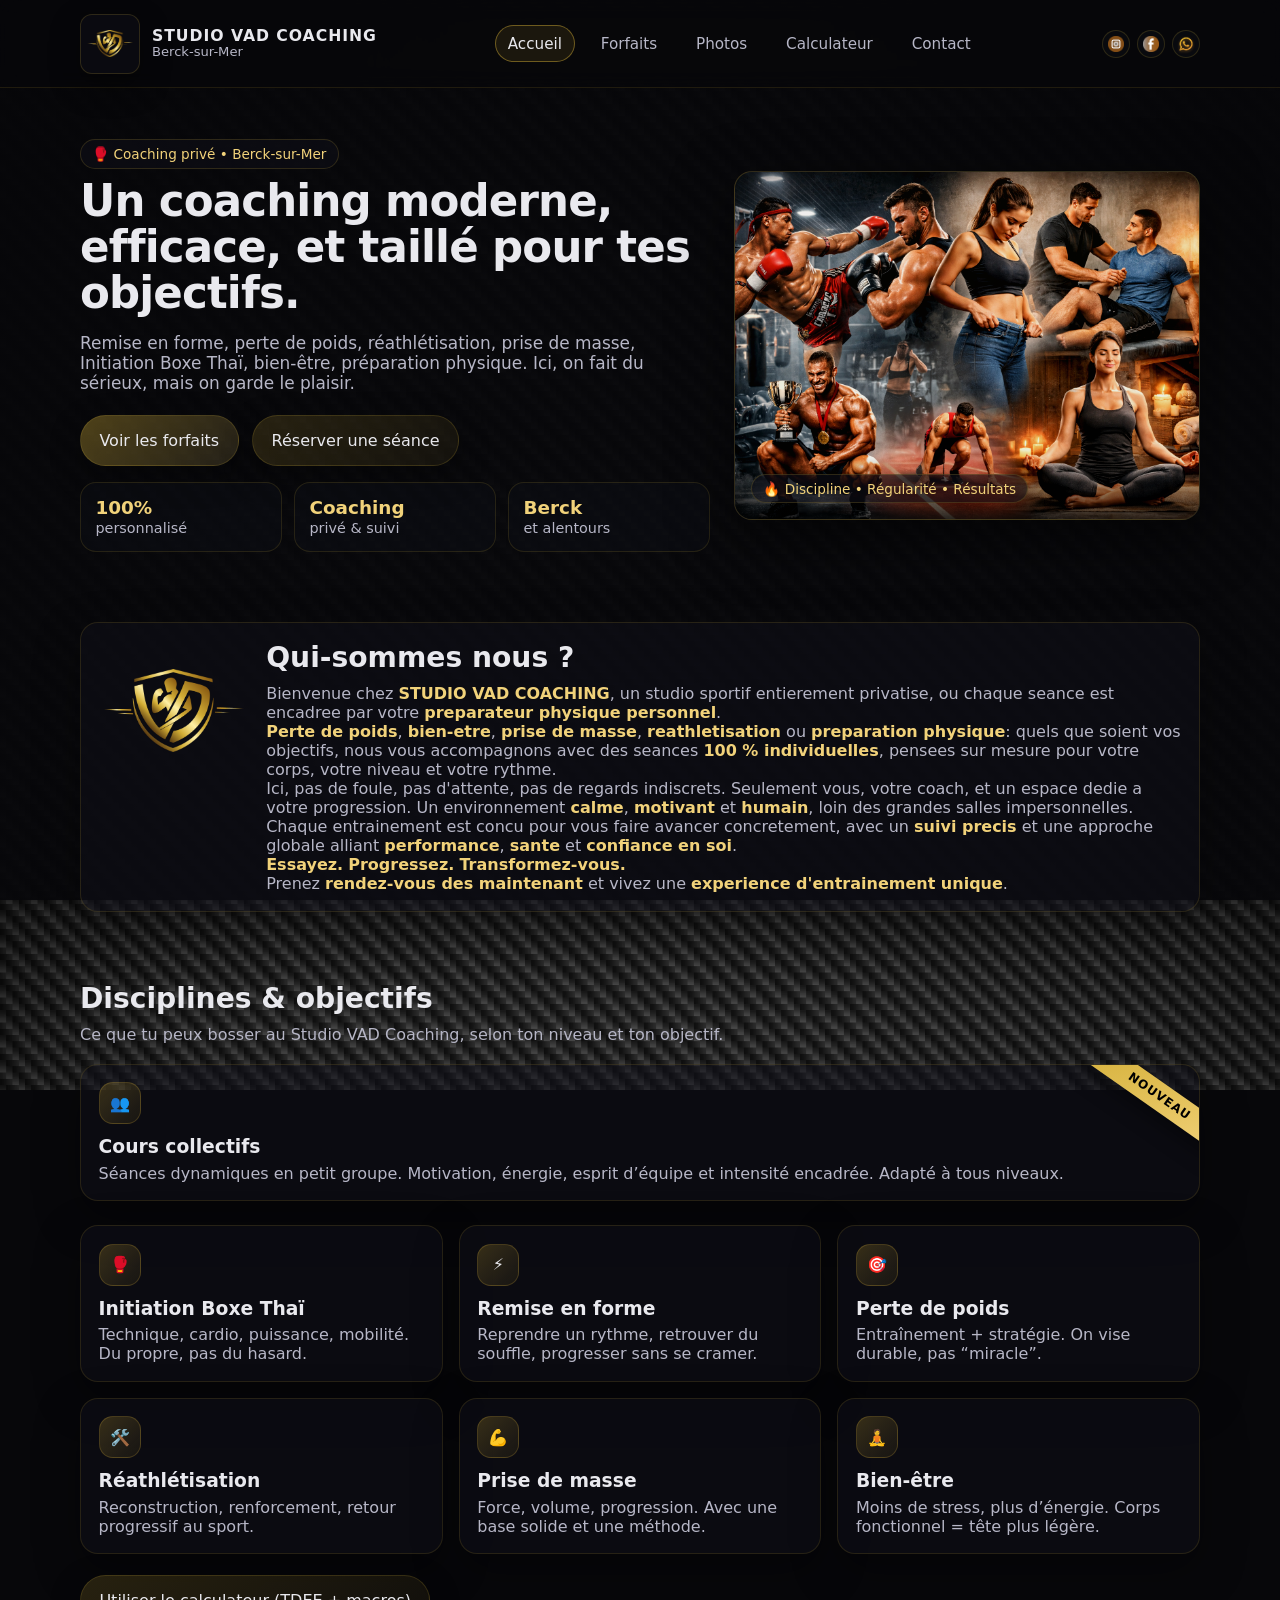
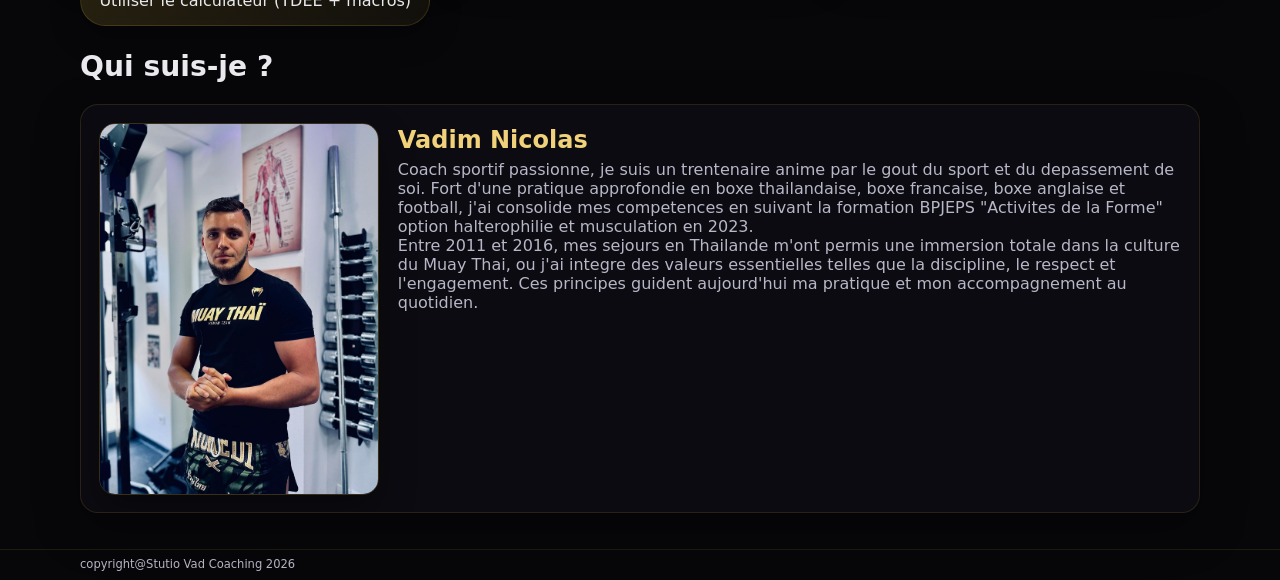
==== index.html @ 30d0ff3b "Initial site upload" ====
<!doctype html>
<html lang="fr">
<head>
  <meta charset="utf-8" />
  <meta name="viewport" content="width=device-width, initial-scale=1" />
  <title>STUDIO VAD COACHING | Berck-sur-Mer</title>
  <meta name="description" content="Coaching privé à Berck-sur-Mer : Boxe Thaï, remise en forme, perte de poids, prise de masse, réathlétisation, bien-être, préparation physique."/>
  <link rel="stylesheet" href="assets/css/style.css" />
</head>
<body>

<header>
  <div class="container">
    <div class="nav">
      <a class="brand" href="index.html">
        <img class="logoVAD" src="assets/img/logoVAD.png" alt="Logo Studio VAD Coaching">
        <div class="title">
          <strong>STUDIO VAD COACHING</strong>
          <span>Berck-sur-Mer</span>
        </div>
      </a>

      <nav class="navlinks" aria-label="Navigation principale">
        <a data-nav href="index.html">Accueil</a>
        <a data-nav href="forfaits.html">Forfaits</a>
        <a data-nav href="photos.html">Photos</a>
        <a data-nav href="calculateur.html">Calculateur</a>
        <a data-nav href="contact.html">Contact</a>
      </nav>

      <div class="socialLinks" aria-label="Réseaux sociaux">
        <a href="https://www.instagram.com/studio_vad_coaching/" target="_blank" rel="noopener noreferrer" aria-label="Instagram Studio VAD Coaching">
          <img src="assets/img/ig.png" alt="Instagram">
        </a>
        <a href="https://www.facebook.com/profile.php?id=61576528120782" target="_blank" rel="noopener noreferrer" aria-label="Facebook Studio VAD Coaching">
          <img src="assets/img/fb.png" alt="Facebook">
        </a>
        <a href="https://wa.me/33638322421" target="_blank" rel="noopener noreferrer" aria-label="WhatsApp Studio VAD Coaching">
          <img src="assets/img/WA.png" alt="WhatsApp">
        </a>
      </div>

      <button class="burger" data-burger aria-label="Ouvrir le menu">
        <span></span><span></span><span></span>
      </button>
    </div>

    <div class="mobilepanel" data-mobilepanel>
      <a data-nav href="index.html">Accueil</a>
      <a data-nav href="forfaits.html">Forfaits</a>
      <a data-nav href="photos.html">Photos</a>
      <a data-nav href="calculateur.html">Calculateur</a>
      <a data-nav href="contact.html">Contact</a>
    </div>
  </div>
</header>

<main>
  <section class="hero">
    <div class="container heroGrid">
      <div class="reveal">
        <span class="badge">🥊 Coaching privé • Berck-sur-Mer</span>
        <h1 class="h1">Un coaching moderne, efficace, et taillé pour tes objectifs.</h1>
        <p class="lead">
          Remise en forme, perte de poids, réathlétisation, prise de masse, Initiation Boxe Thaï,  bien-être, préparation physique.
          Ici, on fait du sérieux, mais on garde le plaisir.
        </p>

        <div class="heroActions">
          <a class="btn gold" href="forfaits.html">Voir les forfaits</a>
          <a class="btn" href="contact.html">Réserver une séance</a>
        </div>

        <div class="kpis">
          <div class="kpi">
            <strong>100%</strong>
            <span>personnalisé</span>
          </div>
          <div class="kpi">
            <strong>Coaching</strong>
            <span>privé & suivi</span>
          </div>
          <div class="kpi">
            <strong>Berck</strong>
            <span>et alentours</span>
          </div>
        </div>
      </div>

      <div class="heroCard reveal">
        <div class="img">
          <!-- Remplace hero.jpg par ton image -->
          <img class="illustration" src="assets/img/illustration.png" alt="Logo Studio VAD Coaching">
        </div>
        <div class="overlay">
          <div class="badge">🔥 Discipline • Régularité • Résultats</div>
        </div>
      </div>
    </div>
  </section>



<!--OBEJECTIFS-->

  <section class="section">
    <div class="container">
      <div class="card reveal introCard">
        <div class="introLayout">
          <div class="introLogoWrap">
            <img class="introLogo" src="assets/img/logoVAD.png" alt="Logo Studio VAD Coaching">
          </div>

          <div class="introContent">
            <h2>Qui-sommes nous ?</h2>
            <p>
              Bienvenue chez <span class="goldText">STUDIO VAD COACHING</span>, un studio sportif entierement privatise, ou chaque seance est encadree par votre <span class="goldText">preparateur physique personnel</span>.
            </p>
            <p>
              <span class="goldText">Perte de poids</span>, <span class="goldText">bien-etre</span>, <span class="goldText">prise de masse</span>, <span class="goldText">reathletisation</span> ou <span class="goldText">preparation physique</span>: quels que soient vos objectifs, nous vous accompagnons avec des seances <span class="goldText">100 % individuelles</span>, pensees sur mesure pour votre corps, votre niveau et votre rythme.
            </p>
            <p>
              Ici, pas de foule, pas d'attente, pas de regards indiscrets.
              Seulement vous, votre coach, et un espace dedie a votre progression. Un environnement <span class="goldText">calme</span>, <span class="goldText">motivant</span> et <span class="goldText">humain</span>, loin des grandes salles impersonnelles.
            </p>
            <p>
              Chaque entrainement est concu pour vous faire avancer concretement, avec un <span class="goldText">suivi precis</span> et une approche globale alliant <span class="goldText">performance</span>, <span class="goldText">sante</span> et <span class="goldText">confiance en soi</span>.
            </p>
            <p><span class="goldText">Essayez.</span> <span class="goldText">Progressez.</span> <span class="goldText">Transformez-vous.</span></p>
            <p>
              Prenez <span class="goldText">rendez-vous des maintenant</span> et vivez une <span class="goldText">experience d'entrainement unique</span>.
            </p>
          </div>
        </div>
      </div>
    </div>
  </section>


  <section class="section">
    <div class="container">
      <h2 class="reveal">Disciplines & objectifs</h2>
      <p class="sub reveal">Ce que tu peux bosser au Studio VAD Coaching, selon ton niveau et ton objectif.</p>





       <div class="card reveal cardNew">
        <span class="badgeNew">NOUVEAU</span>
  <div class="icon">👥</div>
  <h3>Cours collectifs</h3>
  <p>
    Séances dynamiques en petit groupe. Motivation, énergie, esprit d’équipe
    et intensité encadrée. Adapté à tous niveaux.
  </p>
</div>
      <div class="grid3">
        <div class="card reveal">
          <div class="icon">🥊</div>
          <h3>Initiation Boxe Thaï</h3>
          <p>Technique, cardio, puissance, mobilité. Du propre, pas du hasard.</p>
        </div>
        <div class="card reveal">
          <div class="icon">⚡</div>
          <h3>Remise en forme</h3>
          <p>Reprendre un rythme, retrouver du souffle, progresser sans se cramer.</p>
        </div>
        <div class="card reveal">
          <div class="icon">🎯</div>
          <h3>Perte de poids</h3>
          <p>Entraînement + stratégie. On vise durable, pas “miracle”.</p>
        </div>

        <div class="card reveal">
          <div class="icon">🛠️</div>
          <h3>Réathlétisation</h3>
          <p>Reconstruction, renforcement, retour progressif au sport.</p>
        </div>
        <div class="card reveal">
          <div class="icon">💪</div>
          <h3>Prise de masse</h3>
          <p>Force, volume, progression. Avec une base solide et une méthode.</p>
        </div>
        <div class="card reveal">
          <div class="icon">🧘</div>
          <h3>Bien-être</h3>
          <p>Moins de stress, plus d’énergie. Corps fonctionnel = tête plus légère.</p>
        </div>
      </div>

      <div style="margin-top:1.3rem" class="reveal">
        <a class="btn" href="calculateur.html">Utiliser le calculateur (TDEE + macros)</a>
      </div>

      <h2 class="reveal" style="margin-top:1.5rem;">Qui suis-je ?</h2>

      <div class="card reveal coachCard">
        <div class="coachLayout">
          <div class="coachPhotoWrap">
            <img class="coachPhoto" src="assets/img/vadim.jpg" alt="Vadim Nicolas - Coach sportif">
          </div>
          <div class="coachContent">
            <h3 class="goldText">Vadim Nicolas</h3>
            <p>
              Coach sportif passionne, je suis un trentenaire anime par le gout du sport et du depassement de soi. Fort d'une pratique approfondie en boxe thailandaise, boxe francaise, boxe anglaise et football, j'ai consolide mes competences en suivant la formation BPJEPS "Activites de la Forme" option halterophilie et musculation en 2023.
            </p>
            <p>
              Entre 2011 et 2016, mes sejours en Thailande m'ont permis une immersion totale dans la culture du Muay Thai, ou j'ai integre des valeurs essentielles telles que la discipline, le respect et l'engagement. Ces principes guident aujourd'hui ma pratique et mon accompagnement au quotidien.
            </p>
          </div>
        </div>
      </div>
    </div>
  </section>
</main>

<footer class="footer">
  <div class="container footerGrid">
    <div class="small">copyright@Stutio Vad Coaching 2026</div>
    <div></div>
  </div>
</footer>

<script src="assets/js/main.js"></script>
</body>
</html>
---- assets/css/style.css ----
/* =========================
   STUDIO VAD COACHING - CSS
   Theme: Noir & Or
   ========================= */

:root{
  --bg: #07070a;
  --bg2:#0c0c12;
  --card:#0f1018;
  --text:#e9e9ee;
  --muted:#b7b7c7;
  --gold:#d4af37;
  --gold2:#f1d27a;
  --border: rgba(212,175,55,.18);
  --shadow: 0 18px 60px rgba(0,0,0,.55);
  --radius: 18px;
  --max: 1120px;
}

*{ box-sizing: border-box; }
html{
  scroll-behavior: smooth;
  overflow-y: scroll;
  height: 100%;
  background-color: var(--bg);
}
body{
  margin:0;
  font-family: ui-sans-serif, system-ui, -apple-system, Segoe UI, Roboto, Arial;
  min-height: 100vh;
  display: flex;
  flex-direction: column;
  background-color: var(--bg);

  background:
    linear-gradient(rgba(7,7,10,.85), rgba(7,7,10,.92)),
    url("../img/bg.png");

  background-size: cover;
  background-position: center;
  background-attachment: fixed;
  background-repeat: no-repeat;

  color: var(--text);
}

main{
  flex: 1 0 auto;
}

/* Mobile: avoid background repaint/jump while scrolling */
@media (max-width: 900px), (hover: none) and (pointer: coarse){
  body{
    background-attachment: scroll;
    background-position: center top;
  }

  .introLayout{
    grid-template-columns: 1fr;
    gap: .9rem;
  }

  .introLogo{
    width: 110px;
    height: 110px;
  }

  .coachLayout{
    grid-template-columns: 1fr;
    gap: .9rem;
  }

  .coachPhoto{
    max-width: 260px;
    width: 100%;
  }

  .coachPhotoWrap{
    justify-content: flex-start;
  }

  .coachContent{
    text-align: left;
  }
}

a{ color: inherit; text-decoration: none; }
img{ max-width: 100%; display:block; }

.container{
  width: min(var(--max), calc(100% - 2rem));
  margin: 0 auto;
}

.btn{
  display:inline-flex;
  align-items:center;
  justify-content:center;
  gap:.6rem;
  padding: .95rem 1.15rem;
  border-radius: 999px;
  border: 1px solid var(--border);
  background: linear-gradient(135deg, rgba(212,175,55,.16), rgba(212,175,55,.06));
  color: var(--text);
  box-shadow: 0 10px 30px rgba(0,0,0,.35);
  transition: transform .18s ease, border-color .18s ease, background .18s ease;
  cursor:pointer;
  user-select:none;
}
.btn:hover{ transform: translateY(-2px); border-color: rgba(212,175,55,.45); }
.btn:active{ transform: translateY(0); }

.btn.gold{
  background: linear-gradient(135deg, rgba(212,175,55,.35), rgba(241,210,122,.12));
}

.badge{
  display:inline-flex;
  align-items:center;
  gap:.4rem;
  padding:.35rem .7rem;
  border-radius:999px;
  border:1px solid var(--border);
  background: rgba(15,16,24,.55);
  color: var(--gold2);
  font-size:.85rem;
}

.goldText{
  color: var(--gold2);
  font-weight: 700;
}

.introLayout{
  display: grid;
  grid-template-columns: 150px 1fr;
  gap: 1.1rem;
  align-items: start;
}

.introLogoWrap{
  display: flex;
  align-items: center;
  justify-content: center;
}

.introLogo{
  width: 140px;
  height: 140px;
  object-fit: contain;
  transition: transform .22s ease, filter .22s ease;
}

.introLogo:hover{
  transform: translateY(-3px) scale(1.03);
  filter: drop-shadow(0 10px 18px rgba(0,0,0,.35));
}

.introContent h2{
  margin-top: 0;
}

.coachCard{
  margin-top: 1.3rem;
}

.coachLayout{
  display: grid;
  grid-template-columns: 280px 1fr;
  gap: 1.2rem;
  align-items: start;
}

.coachPhotoWrap{
  display: flex;
  justify-content: center;
}

.coachPhoto{
  width: 100%;
  max-width: 280px;
  border-radius: 16px;
  border: 1px solid rgba(212,175,55,.22);
  box-shadow: 0 16px 35px rgba(0,0,0,.35);
}

.coachContent h3{
  margin: 0 0 .5rem;
  font-size: clamp(1.2rem, 2vw, 1.5rem);
}

body > header{
  position: sticky;
  top:0;
  z-index: 50;
  backdrop-filter: blur(10px);
  background: rgba(7,7,10,.62);
  border-bottom: 1px solid rgba(212,175,55,.12);
}

.nav{
  display:flex;
  align-items:center;
  justify-content:space-between;
  gap:1rem;
  padding: .85rem 0;
}

.brand{
  display:flex;
  align-items:center;
  gap:.75rem;
}
.brand img{
  width: 60px;
  height: 60px;
  object-fit: contain;
  border-radius: 12px;
  border:1px solid var(--border);
  background: rgba(15,16,24,.55);
  padding: 6px;
  box-shadow: 0 12px 30px rgba(0,0,0,.35);
}
.brand .title{
  display:flex;
  flex-direction:column;
  line-height:1.05;
}
.brand .title strong{ font-size: .98rem; letter-spacing: .06em; }
.brand .title span{ font-size:.82rem; color: var(--muted); }

.navlinks{
  display:flex;
  gap:.8rem;
  align-items:center;
}
.navlinks a{
  padding:.55rem .75rem;
  border-radius:999px;
  border:1px solid transparent;
  color: var(--muted);
  transition: .18s ease;
  font-size:.95rem;
}
.navlinks a:hover{
  color: var(--text);
  border-color: rgba(212,175,55,.22);
  background: rgba(15,16,24,.4);
}
.navlinks a.active{
  color: var(--text);
  border-color: rgba(212,175,55,.45);
  background: rgba(212,175,55,.10);
}

.socialLinks{
  display:flex;
  align-items:center;
  gap:.45rem;
}
.socialLinks a{
  display:inline-flex;
  align-items:center;
  justify-content:center;
  width: 28px;
  height: 28px;
  border-radius: 999px;
  border: 1px solid rgba(212,175,55,.18);
  background: rgba(15,16,24,.45);
}
.socialLinks img{
  width: 16px;
  height: 16px;
  object-fit: contain;
}

/* Keep WhatsApp icon same size as other social icons */
.socialLinks a[href*="wa.me"] img{
  width: 26px;
  height: 26px;
}

.burger{
  display:none;
  width: 44px;
  height: 44px;
  border-radius: 12px;
  border:1px solid var(--border);
  background: rgba(15,16,24,.55);
  cursor:pointer;
}
.burger span{
  display:block;
  width: 18px;
  height: 2px;
  background: var(--text);
  margin: 6px auto;
  border-radius: 2px;
  opacity:.9;
}

.mobilepanel{
  display:none;
  border-top: 1px solid rgba(212,175,55,.12);
  padding: .75rem 0 1rem 0;
}
.mobilepanel a{
  display:block;
  padding:.75rem 0;
  color: var(--muted);
}
.mobilepanel a.active{ color: var(--gold2); }
.mobilepanel .socialLinks{
  margin-top: .7rem;
}
.mobilepanel .socialLinks img{
  width: 14px;
  height: 14px;
}

.hero{
  padding: 3.2rem 0 2.2rem 0;
}
.heroGrid{
  display:grid;
  grid-template-columns: 1.15fr .85fr;
  gap: 1.5rem;
  align-items: center;
}
.h1{
  font-size: clamp(2rem, 3.4vw, 3.1rem);
  line-height: 1.06;
  margin: .6rem 0 1rem 0;
  letter-spacing: -0.02em;
}
.lead{
  color: var(--muted);
  font-size: 1.06rem;
  max-width: 60ch;
}
.heroActions{
  display:flex;
  flex-wrap: wrap;
  gap:.85rem;
  margin-top: 1.35rem;
}

.heroCard{
  border: 1px solid rgba(212,175,55,.18);
  border-radius: var(--radius);
  background:
    radial-gradient(900px 400px at 70% 10%, rgba(212,175,55,.15), transparent 55%),
    rgba(15,16,24,.55);
  box-shadow: var(--shadow);
  overflow:hidden;
  position: relative;
}
.heroCard .img{
  aspect-ratio: 4/3;
  background: linear-gradient(135deg, rgba(212,175,55,.18), rgba(0,0,0,.2));
}
.heroCard .img img{
  width:100%;
  height:100%;
  object-fit: cover;
  opacity:.92;
  filter: contrast(1.08) saturate(1.03);
}
.heroCard .overlay{
  position:absolute;
  inset:auto 0 0 0;
  padding: 1rem;
  background: linear-gradient(180deg, transparent, rgba(0,0,0,.72));
}
.kpis{
  display:grid;
  grid-template-columns: repeat(3, 1fr);
  gap:.75rem;
  margin-top: 1rem;
}
.kpi{
  border:1px solid rgba(212,175,55,.14);
  border-radius: 16px;
  padding: .85rem .9rem;
  background: rgba(15,16,24,.45);
}
.kpi strong{ display:block; font-size: 1.15rem; color: var(--gold2); }
.kpi span{ color: var(--muted); font-size: .9rem; }

.section{
  padding: 2.2rem 0;
}
.section h2{
  margin: 0 0 .65rem 0;
  font-size: clamp(1.4rem, 2.2vw, 2rem);
}
.section p.sub{
  margin: 0 0 1.2rem 0;
  color: var(--muted);
  max-width: 70ch;
}

.grid3{
  display:grid;
  grid-template-columns: repeat(3, 1fr);
  gap: 1rem;
}

.contactMainGrid{
  grid-template-columns: 1.1fr .9fr .9fr;
}

.contactFormCard{
  grid-column: span 2;
}

.card{
  border:1px solid rgba(212,175,55,.14);
  border-radius: var(--radius);
  background: rgba(15,16,24,.55);
  box-shadow: 0 16px 45px rgba(0,0,0,.35);
  padding: 1.1rem;
  overflow:hidden;
}
.card h3{ margin:.2rem 0 .4rem 0; }
.card p{ margin:0; color: var(--muted); }

.icon{
  width: 42px;
  height: 42px;
  border-radius: 14px;
  border:1px solid rgba(212,175,55,.22);
  background: linear-gradient(135deg, rgba(212,175,55,.22), rgba(212,175,55,.06));
  display:grid;
  place-items:center;
  margin-bottom:.75rem;
}

.footer{
  margin-top: auto;
  padding: .45rem 0 .55rem;
  border-top: 1px solid rgba(212,175,55,.12);
  color: var(--muted);
}
.footer .small{
  font-size: .72rem;
}
.footerGrid{
  display:grid;
  grid-template-columns: 1.2fr .8fr;
  gap: 1rem;
}
.small{ font-size:.92rem; }

/* Calculator */
.formGrid{
  display:grid;
  grid-template-columns: repeat(2, 1fr);
  gap: .9rem;
}
.field label{
  display:block;
  font-size:.92rem;
  color: var(--muted);
  margin: 0 0 .35rem 0;
}
.field input, .field select, .field textarea{
  width:100%;
  padding: .85rem .9rem;
  border-radius: 14px;
  border:1px solid rgba(212,175,55,.16);
  background: rgba(7,7,10,.65);
  color: var(--text);
  outline: none;
}
.field textarea{ min-height: 120px; resize: vertical; }
.field input:focus, .field select:focus, .field textarea:focus{
  border-color: rgba(212,175,55,.45);
}

.results{
  margin-top: 1rem;
  display:grid;
  gap: .8rem;
}
.resultRow{
  display:flex;
  justify-content:space-between;
  gap: 1rem;
  padding: .9rem 1rem;
  border-radius: 16px;
  border:1px solid rgba(212,175,55,.14);
  background: rgba(15,16,24,.45);
}
.resultRow strong{ color: var(--gold2); }

/* Photos */
.photoCarousel{
  border-radius: 18px;
  overflow: hidden;
  border: 1px solid rgba(212,175,55,.14);
  background: rgba(15,16,24,.45);
  box-shadow: 0 16px 45px rgba(0,0,0,.35);
}
.carouselViewport{
  overflow: hidden;
}
.carouselTrack{
  display: flex;
  transition: transform .55s ease;
  will-change: transform;
}
.carouselSlide{
  min-width: 100%;
  margin: 0;
  position: relative;
  aspect-ratio: 16 / 9;
}
.carouselSlide img{
  width: 100%;
  height: 100%;
  object-fit: cover;
  opacity: .92;
}
.carouselSlide .cap{
  position: absolute;
  inset: auto 0 0 0;
  padding: .9rem 1rem;
  background: linear-gradient(180deg, transparent, rgba(0,0,0,.72));
  color: var(--text);
  font-size: .95rem;
}
.carouselDots{
  display: flex;
  justify-content: center;
  gap: .45rem;
  padding: .9rem;
  border-top: 1px solid rgba(212,175,55,.12);
}
.dot{
  width: 9px;
  height: 9px;
  border-radius: 999px;
  border: none;
  background: rgba(233,233,238,.35);
  cursor: pointer;
  transition: transform .2s ease, background-color .2s ease;
}
.dot.is-active{
  background: var(--gold2);
  transform: scale(1.15);
}

/* Animations on scroll */
.reveal{
  opacity: 0;
  transform: translateY(16px);
  transition: opacity .5s ease, transform .5s ease;
}
.reveal.show{
  opacity: 1;
  transform: translateY(0);
}

/* Responsive */
@media (max-width: 900px){
  .heroGrid{ grid-template-columns: 1fr; }
  .grid3{ grid-template-columns: 1fr; }
  .kpis{ grid-template-columns: 1fr; }
  .formGrid{ grid-template-columns: 1fr; }
  .footerGrid{ grid-template-columns: 1fr; }
  .carouselSlide{ aspect-ratio: 4 / 3; }
  .contactMainGrid{ grid-template-columns: 1fr; }
  .contactFormCard{ grid-column: auto; }

  /* Force a clean one-column layout for intro/coach blocks on mobile */
  .introLayout,
  .coachLayout{
    grid-template-columns: 1fr;
    gap: 1rem;
  }

  .introLogoWrap,
  .coachPhotoWrap{
    justify-content: center;
  }

  .introLogo{
    width: 104px;
    height: 104px;
  }

  .coachPhoto{
    width: 100%;
    max-width: 100%;
  }

  .introContent p,
  .coachContent p{
    font-size: 1.02rem;
    line-height: 1.62;
  }
}

@media (max-width: 680px){
  .navlinks{ display:none; }
  .socialLinks{ margin-left:auto; }
  .burger{ display:block; }
  .mobilepanel{ display:block; }
  .carouselSlide{ aspect-ratio: 1 / 1; }
}

/* =========================
   TARIFS (Forfaits)
   ========================= */

.tarifsHead{
  display:flex;
  justify-content:center;
  margin: 0 0 1.4rem 0;
}
/* =========================
   HALO TITRE NOS TARIFS
   ========================= */

.tarifsHead{
  position: relative;
  text-align: center;
  font-weight: 900;
  letter-spacing: .08em;
  color: var(--gold);

  text-shadow:
    0 0 10px rgba(212,175,55,.6),
    0 0 25px rgba(212,175,55,.45),
    0 0 60px rgba(212,175,55,.25);
}



.tarifsTitle{
  margin: 0;
  font-size: clamp(1.7rem, 3vw, 2.4rem);
  letter-spacing: .12em;
  font-weight: 900;
  color: var(--gold);
  position: relative;
  padding: .35rem 1.25rem;
  text-transform: uppercase;
}


.tarifsGrid{
  display:grid;
  grid-template-columns: repeat(5, minmax(0, 1fr));
  gap: 1rem;
  align-items: stretch;
}

.tarifCard{
  position: relative;
  border-radius: 18px;
  background: rgba(15,16,24,.55);
  border: 1px solid rgba(233,233,238,.10);
  box-shadow: 0 16px 50px rgba(0,0,0,.35);
  overflow:hidden;
  min-height: 440px;
  display:flex;
  flex-direction: column;
}

/* Effet “lueur” autour */
.tarifCard::before{
  content:"";
  position:absolute;
  inset: -2px;
  border-radius: 20px;
  background: radial-gradient(900px 280px at 50% 0%,
    rgba(212,175,55,.18), transparent 60%);
  opacity: .8;
  pointer-events:none;
}

.tarifCard::after{
  content:"";
  position:absolute;
  inset: 0;
  border-radius: 18px;
  box-shadow: inset 0 0 0 1px rgba(255,255,255,.02);
  pointer-events:none;
}

/* Top (titre + prix) */
.tarifTop{
  padding: 1.1rem 1.1rem .85rem;
  position: static;
  top: auto;
  z-index: auto;
  backdrop-filter: none;
  background: transparent;
  border-bottom: none;
}

.tarifName{
  font-weight: 900;
  text-transform: uppercase;
  font-size: .92rem;
  color: var(--text);
  opacity: .98;
}

.tarifPrice{
  margin-top: .65rem;
  display:flex;
  align-items: baseline;
  gap: .35rem;
}

.priceMain{
  font-size: 2.25rem;
  font-weight: 900;
  letter-spacing: -0.02em;
  color: var(--text);
}

.priceSub{
  color: rgba(233,233,238,.6);
  font-size: .95rem;
}

/* Divider */
.tarifDivider{
  height: 1px;
  margin: .2rem 1.1rem .2rem;
  background: rgba(233,233,238,.10);
}

/* List */
.tarifList{
  list-style:none;
  padding: .75rem 1.1rem 1.1rem;
  margin: 0;
  display:flex;
  flex-direction: column;
  gap: 0;
}

.tarifList li{
  padding: .85rem 0;
  border-bottom: 1px solid rgba(233,233,238,.08);
  color: rgba(233,233,238,.82);
  font-size: .98rem;
  display:flex;
  align-items:center;
  gap: .55rem;
}

.tarifList li:last-child{
  border-bottom: none;
}

/* Icons */
.tarifList li.ok::before{
  content:"✓";
  font-weight: 900;
  color: #4ade80; /* vert */
  opacity: .95;
}
.tarifList li.no::before{
  content:"✕";
  font-weight: 900;
  color: #fb7185; /* rouge */
  opacity: .95;
}
.tarifList li.promo::before{
  content:"%";
  font-weight: 900;
  color: #4ade80;
  opacity: .95;
}

/* Bottom spacer (pour ressembler à ta capture) */
.tarifBottom{
  margin-top:auto;
  height: 36px;
  border-top: 1px solid rgba(233,233,238,.08);
  background: rgba(7,7,10,.35);
}

/* GLOWS par thème */
.tarifCard[data-glow="red"]{
  border-color: rgba(248,113,113,.20);
  box-shadow:
    0 18px 55px rgba(0,0,0,.40),
    0 0 0 1px rgba(248,113,113,.08);
}
.tarifCard[data-glow="red"]::before{
  background: radial-gradient(900px 300px at 50% 0%,
    rgba(248,113,113,.28), transparent 60%);
}

.tarifCard[data-glow="silver"]{
  border-color: rgba(148,163,184,.18);
}
.tarifCard[data-glow="silver"]::before{
  background: radial-gradient(900px 300px at 50% 0%,
    rgba(148,163,184,.22), transparent 60%);
}

.tarifCard[data-glow="gold"]{
  border-color: rgba(212,175,55,.35);
}
.tarifCard[data-glow="gold"]::before{
  background: radial-gradient(900px 300px at 50% 0%,
    rgba(212,175,55,.35), transparent 60%);
}

.tarifCard[data-glow="green"]{
  border-color: rgba(74,222,128,.22);
}
.tarifCard[data-glow="green"]::before{
  background: radial-gradient(900px 300px at 50% 0%,
    rgba(74,222,128,.28), transparent 60%);
}

.tarifCard[data-glow="blue"]{
  border-color: rgba(96,165,250,.18);
}
.tarifCard[data-glow="blue"]::before{
  background: radial-gradient(900px 300px at 50% 0%,
    rgba(96,165,250,.22), transparent 60%);
}

/* Carte “mise en avant” (GOLD) */
.tarifCard.featured{
  border-color: rgba(212,175,55,.45);
  box-shadow:
    0 20px 60px rgba(0,0,0,.45),
    0 0 25px rgba(212,175,55,.15);
}

/* Hover subtil */
.tarifCard{
  transition: transform .18s ease, border-color .18s ease;
}
.tarifCard:hover{
  transform: translateY(-6px);
  border-color: rgba(233,233,238,.18);
}

/* Responsive */
@media (max-width: 1200px){
  .tarifsGrid{ grid-template-columns: repeat(3, minmax(0, 1fr)); }
}
@media (max-width: 900px){
  .tarifsGrid{ grid-template-columns: repeat(2, minmax(0, 1fr)); }
  .tarifCard{ min-height: 420px; }
}
@media (max-width: 600px){
  .tarifsGrid{ grid-template-columns: 1fr; }
}


/* Carte avec badge NOUVEAU */
.cardNew{
  position: relative;
  overflow: hidden;
}

/* Bandeau diagonal */
.badgeNew{
  position: absolute;
  top: 18px;
  right: -45px;
  background: linear-gradient(135deg, #d4af37, #f1d27a);
  color: #000;
  font-weight: 900;
  font-size: .75rem;
  padding: .4rem 3rem;
  transform: rotate(35deg);
  letter-spacing: .08em;
  box-shadow: 0 8px 20px rgba(0,0,0,.4);
}

.cardNew{
  margin-bottom: 1.5rem;
}

/* Badge POPULAIRE style bandeau */
/* Assure que la carte peut positionner le badge */
.tarifCard{
  position: relative;
  overflow: hidden;
}

/* Bandeau POPULAIRE visible  */
.badgePopular{
  position: absolute;
  top: 14px;
  right: -52px;

  background: linear-gradient(135deg, #d4af37, #f1d27a);
  color: #000;
  font-weight: 900;
  font-size: .72rem;
  padding: .35rem 3rem;
  transform: rotate(35deg);

  letter-spacing: .08em;
  box-shadow: 0 10px 25px rgba(0,0,0,.45);
  z-index: 9999;
}


/* titre calculateur */

/* =========================
   TITRE CALCULATEUR HALO
   ========================= */

.calcHeroTitle{
  text-align: center;
  margin: 2.5rem 0 1.5rem;
}

.calcHeroTitle h1{
  font-size: clamp(1.6rem, 3vw, 2.4rem);
  font-weight: 900;
  letter-spacing: .04em;
  line-height: 1.2;
  color: var(--text);
  position: relative;
}

/* MACROS en doré */
.calcHeroTitle span{
  color: var(--gold);
  position: relative;
}

/* Halo subtil derrière MACROS */
.calcHeroTitle span::after{
  content: "";
  position: absolute;
  inset: -8px -12px;
  background: radial-gradient(circle, rgba(212,175,55,.35), transparent 70%);
  filter: blur(12px);
  z-index: -1;
}

/* STUDIO VAD COACHING accent */
.calcHeroTitle strong{
  display:block;
  margin-top: .4rem;
  font-size: .95rem;
  letter-spacing: .15em;
  color: rgba(212,175,55,.85);
}


/* Google MAPS /*

/* =========================
   MAP GOOGLE - CONTACT
   ========================= */

.mapSection{
  margin-top: 2rem;
}

.mapSection h3{
  margin-bottom: .8rem;
  font-size: 1.2rem;
}

.mapSection > .btn{
  margin-bottom: .9rem;
}

.mapContainer{
  border-radius: 18px;
  overflow: hidden;
  border: 1px solid rgba(212,175,55,.25);
  background: rgba(15,16,24,.55);
  box-shadow: 0 20px 60px rgba(0,0,0,.45);
  position: relative;
}

/* Effet glow subtil doré */
.mapContainer::before{
  content:"";
  position:absolute;
  inset:0;
  background: radial-gradient(800px 300px at 20% 0%, rgba(212,175,55,.15), transparent 70%);
  pointer-events:none;
}

.mapContainer iframe{
  width: 100%;
  height: 400px;
  border: 0;
  display:block;
}

@media (max-width: 768px){
  .mapContainer iframe{
    height: 320px;
  }
}
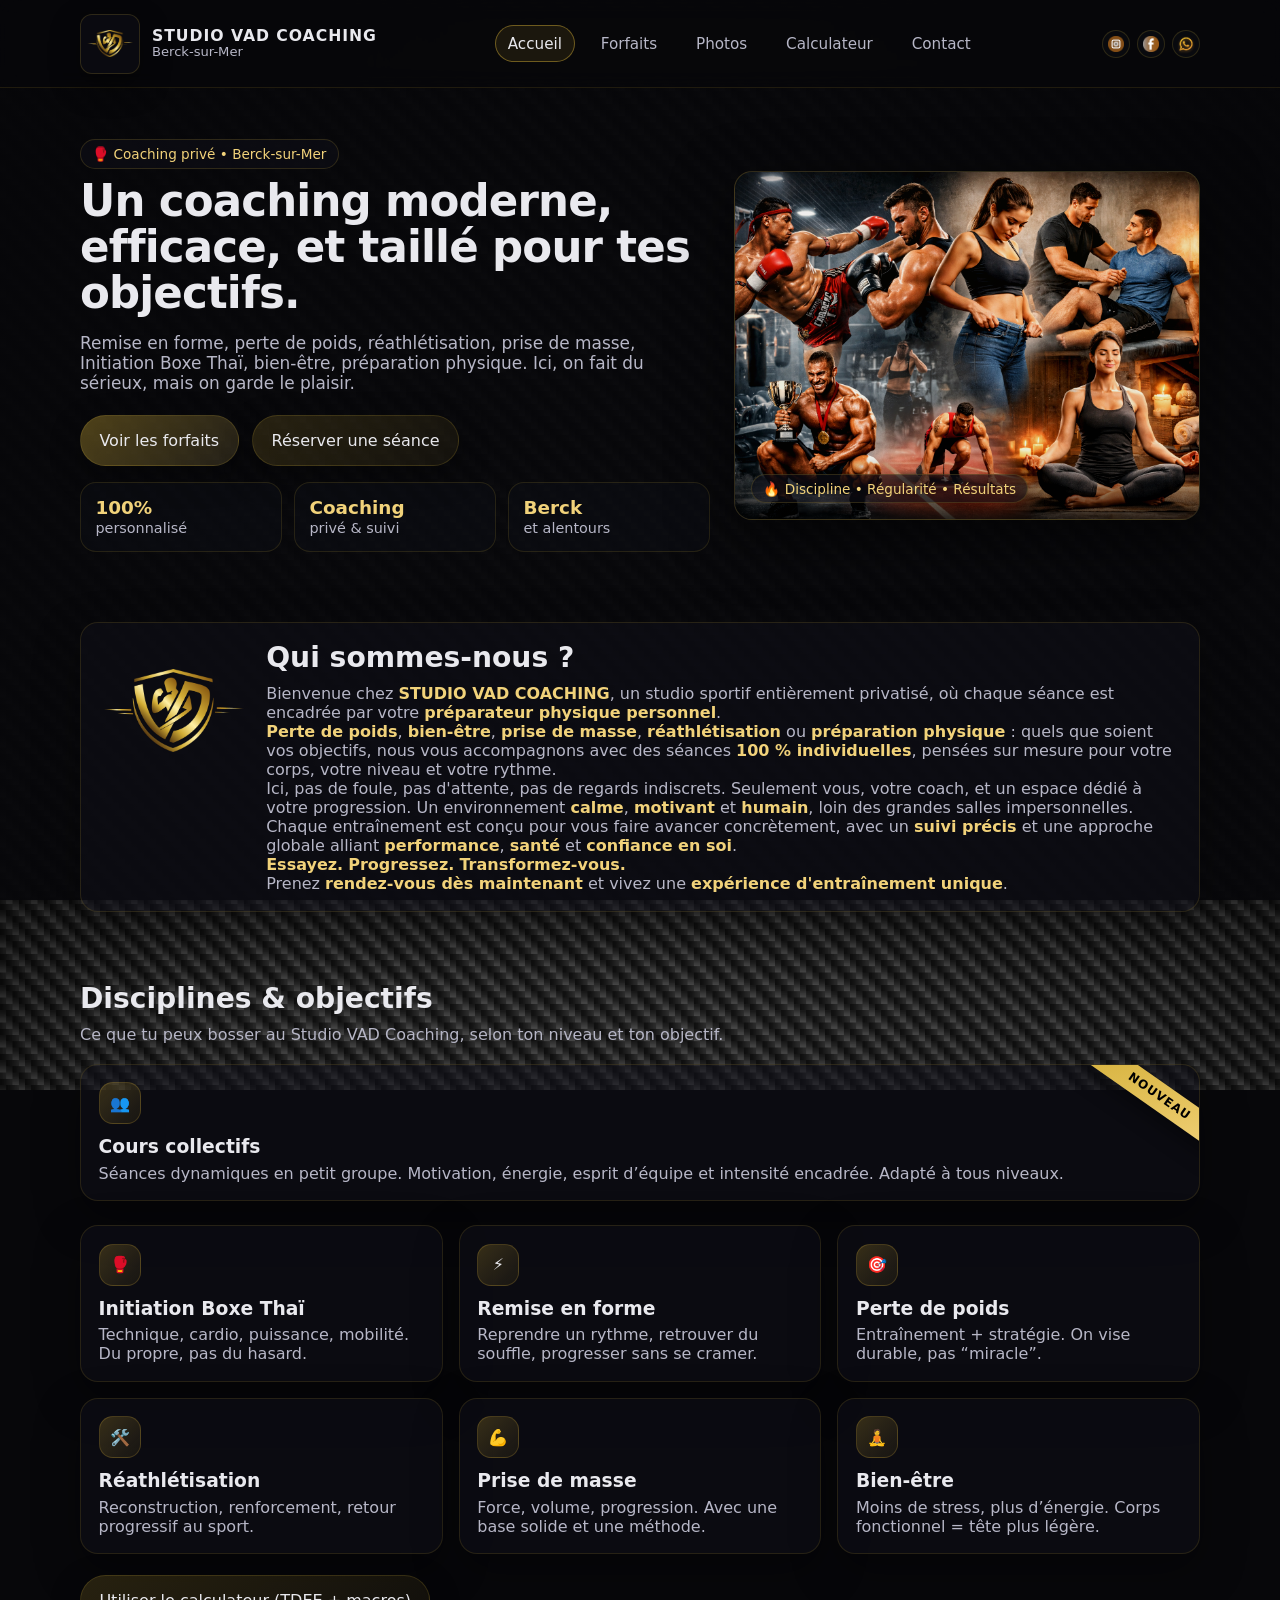
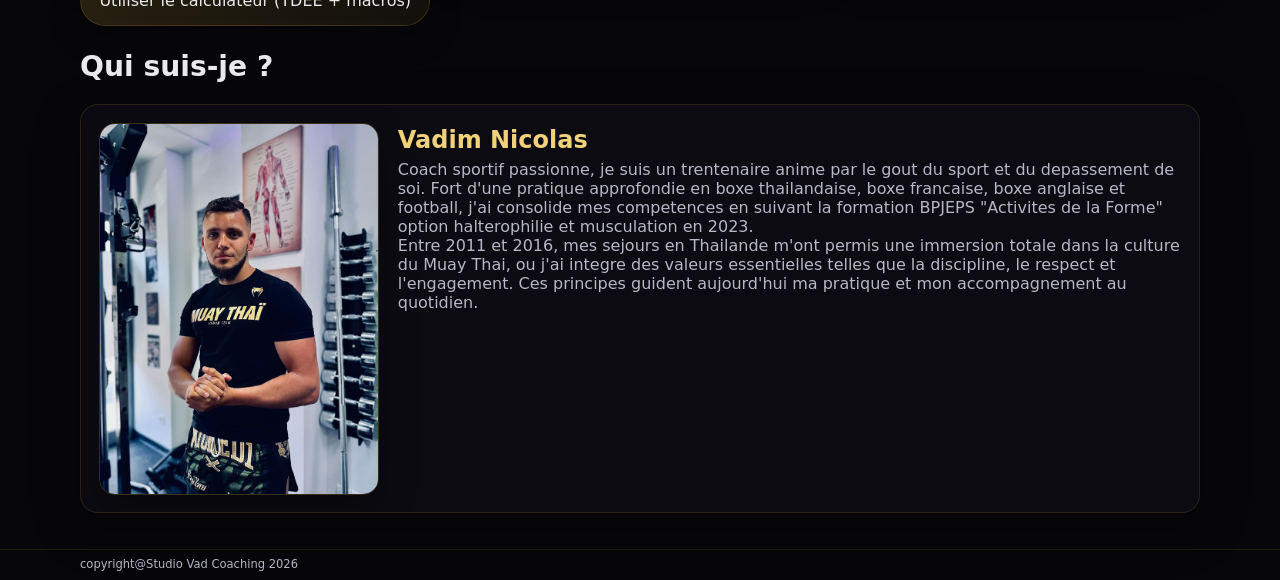
==== commit f2fdcafc: "Update site content" ====
--- a/index.html
+++ b/index.html
@@ -101,7 +101,7 @@
 
 
 
-<!--OBEJECTIFS-->
+<!--OBJECTIFS-->
 
   <section class="section">
     <div class="container">
@@ -112,23 +112,23 @@
           </div>
 
           <div class="introContent">
-            <h2>Qui-sommes nous ?</h2>
-            <p>
-              Bienvenue chez <span class="goldText">STUDIO VAD COACHING</span>, un studio sportif entierement privatise, ou chaque seance est encadree par votre <span class="goldText">preparateur physique personnel</span>.
-            </p>
-            <p>
-              <span class="goldText">Perte de poids</span>, <span class="goldText">bien-etre</span>, <span class="goldText">prise de masse</span>, <span class="goldText">reathletisation</span> ou <span class="goldText">preparation physique</span>: quels que soient vos objectifs, nous vous accompagnons avec des seances <span class="goldText">100 % individuelles</span>, pensees sur mesure pour votre corps, votre niveau et votre rythme.
+            <h2>Qui sommes-nous ?</h2>
+            <p>
+              Bienvenue chez <span class="goldText">STUDIO VAD COACHING</span>, un studio sportif entièrement privatisé, où chaque séance est encadrée par votre <span class="goldText">préparateur physique personnel</span>.
+            </p>
+            <p>
+              <span class="goldText">Perte de poids</span>, <span class="goldText">bien-être</span>, <span class="goldText">prise de masse</span>, <span class="goldText">réathlétisation</span> ou <span class="goldText">préparation physique</span> : quels que soient vos objectifs, nous vous accompagnons avec des séances <span class="goldText">100 % individuelles</span>, pensées sur mesure pour votre corps, votre niveau et votre rythme.
             </p>
             <p>
               Ici, pas de foule, pas d'attente, pas de regards indiscrets.
-              Seulement vous, votre coach, et un espace dedie a votre progression. Un environnement <span class="goldText">calme</span>, <span class="goldText">motivant</span> et <span class="goldText">humain</span>, loin des grandes salles impersonnelles.
-            </p>
-            <p>
-              Chaque entrainement est concu pour vous faire avancer concretement, avec un <span class="goldText">suivi precis</span> et une approche globale alliant <span class="goldText">performance</span>, <span class="goldText">sante</span> et <span class="goldText">confiance en soi</span>.
+              Seulement vous, votre coach, et un espace dédié à votre progression. Un environnement <span class="goldText">calme</span>, <span class="goldText">motivant</span> et <span class="goldText">humain</span>, loin des grandes salles impersonnelles.
+            </p>
+            <p>
+              Chaque entraînement est conçu pour vous faire avancer concrètement, avec un <span class="goldText">suivi précis</span> et une approche globale alliant <span class="goldText">performance</span>, <span class="goldText">santé</span> et <span class="goldText">confiance en soi</span>.
             </p>
             <p><span class="goldText">Essayez.</span> <span class="goldText">Progressez.</span> <span class="goldText">Transformez-vous.</span></p>
             <p>
-              Prenez <span class="goldText">rendez-vous des maintenant</span> et vivez une <span class="goldText">experience d'entrainement unique</span>.
+              Prenez <span class="goldText">rendez-vous dès maintenant</span> et vivez une <span class="goldText">expérience d'entraînement unique</span>.
             </p>
           </div>
         </div>
@@ -217,7 +217,7 @@
 
 <footer class="footer">
   <div class="container footerGrid">
-    <div class="small">copyright@Stutio Vad Coaching 2026</div>
+    <div class="small">copyright@Studio Vad Coaching 2026</div>
     <div></div>
   </div>
 </footer>
@@ -227,3 +227,6 @@
 </html>
 
 
+
+
+
--- a/assets/css/style.css
+++ b/assets/css/style.css
@@ -400,6 +400,10 @@
   max-width: 70ch;
 }
 
+.section p.sub.goldText{
+  color: var(--gold2);
+}
+
 .grid3{
   display:grid;
   grid-template-columns: repeat(3, 1fr);
@@ -472,6 +476,26 @@
   background: rgba(7,7,10,.65);
   color: var(--text);
   outline: none;
+}
+.field select{
+  background: #07070a;
+  color: var(--text);
+}
+.field select option{
+  background: #07070a;
+  color: var(--text);
+}
+.field select option:hover{
+  background: var(--gold);
+  color: #000;
+}
+.field select option:focus{
+  background: var(--gold);
+  color: #000;
+}
+.field select option:checked{
+  background: #07070a;
+  color: var(--text);
 }
 .field textarea{ min-height: 120px; resize: vertical; }
 .field input:focus, .field select:focus, .field textarea:focus{
@@ -648,7 +672,6 @@
   padding: .35rem 1.25rem;
   text-transform: uppercase;
 }
-
 
 .tarifsGrid{
   display:grid;
@@ -1008,4 +1031,39 @@
   }
 }
 
-
+.successModal{
+  position: fixed;
+  inset: 0;
+  display: none;
+  align-items: center;
+  justify-content: center;
+  padding: 1rem;
+  background: rgba(7,7,10,.72);
+  backdrop-filter: blur(3px);
+  z-index: 120;
+}
+
+.successModal.is-open{
+  display: flex;
+}
+
+.successModalCard{
+  width: min(560px, 100%);
+  border: 1px solid rgba(212,175,55,.28);
+  border-radius: 18px;
+  background: rgba(15,16,24,.95);
+  box-shadow: 0 22px 60px rgba(0,0,0,.45);
+  padding: 1.15rem;
+}
+
+.successModalCard h3{
+  margin: 0 0 .45rem;
+  color: var(--gold2);
+}
+
+.successModalCard p{
+  margin: 0 0 1rem;
+  color: var(--muted);
+}
+
+
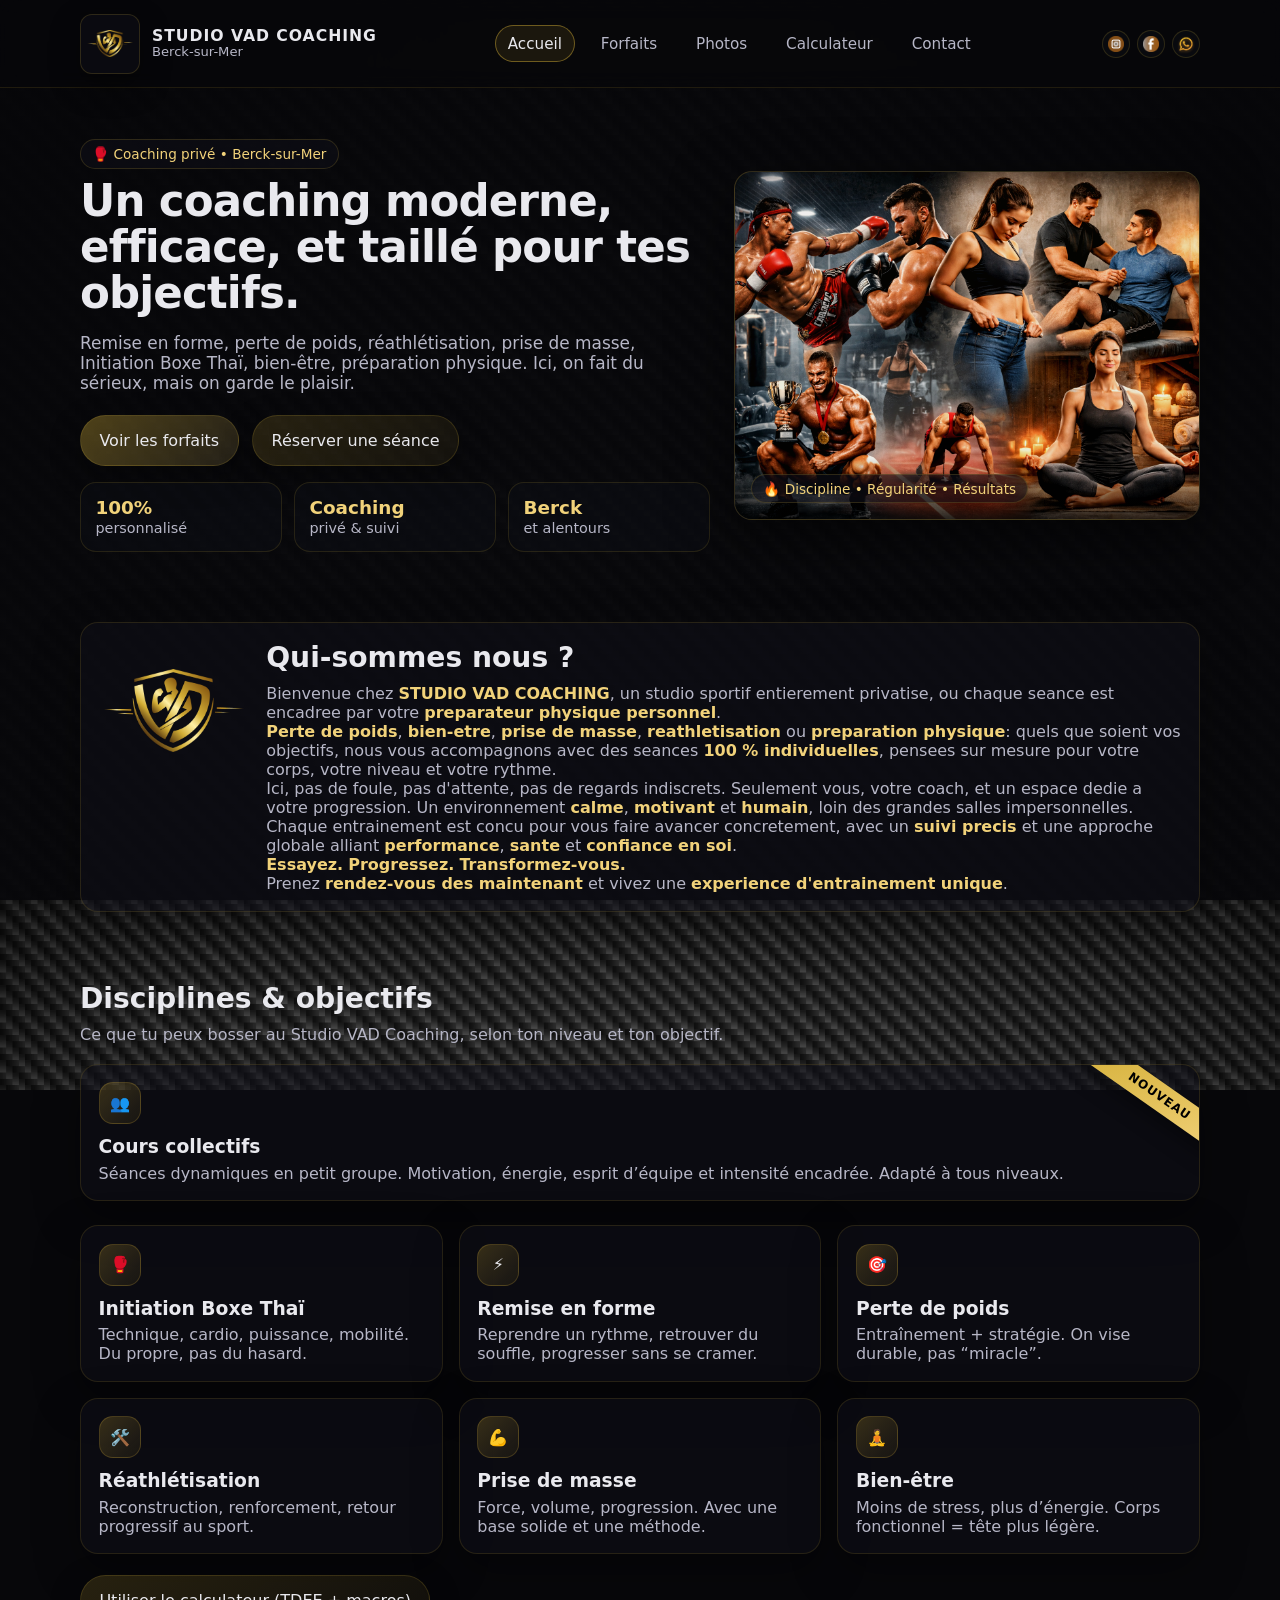
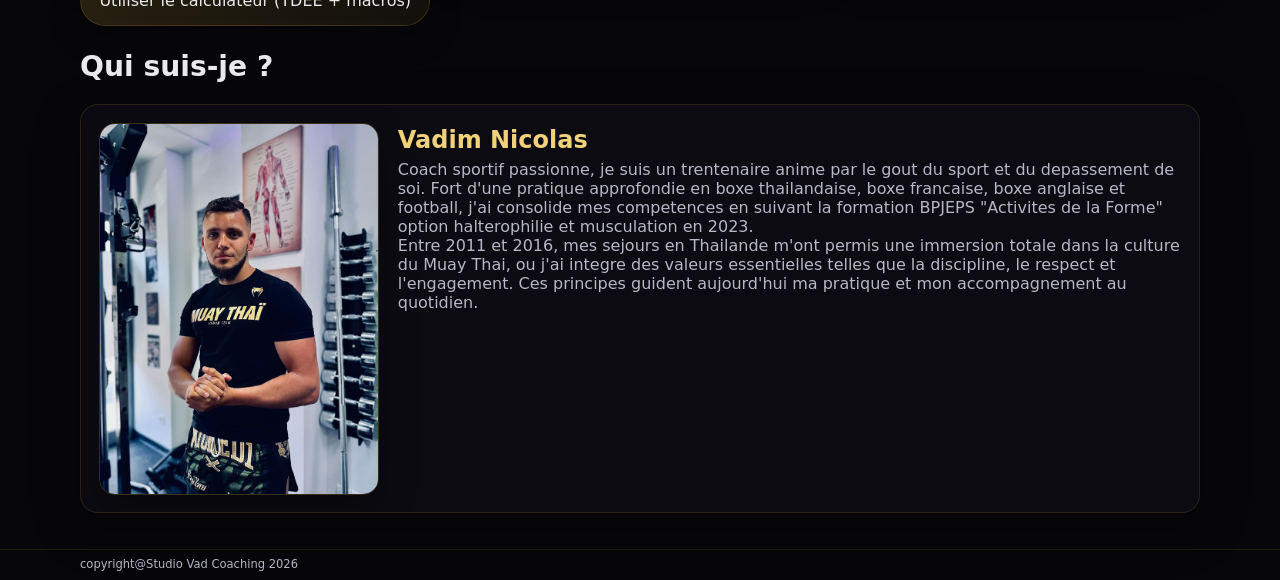
==== commit f86d6ba8: "Update site content" ====
--- a/index.html
+++ b/index.html
@@ -101,7 +101,7 @@
 
 
 
-<!--OBJECTIFS-->
+<!--OBEJECTIFS-->
 
   <section class="section">
     <div class="container">
@@ -112,23 +112,23 @@
           </div>
 
           <div class="introContent">
-            <h2>Qui sommes-nous ?</h2>
-            <p>
-              Bienvenue chez <span class="goldText">STUDIO VAD COACHING</span>, un studio sportif entièrement privatisé, où chaque séance est encadrée par votre <span class="goldText">préparateur physique personnel</span>.
-            </p>
-            <p>
-              <span class="goldText">Perte de poids</span>, <span class="goldText">bien-être</span>, <span class="goldText">prise de masse</span>, <span class="goldText">réathlétisation</span> ou <span class="goldText">préparation physique</span> : quels que soient vos objectifs, nous vous accompagnons avec des séances <span class="goldText">100 % individuelles</span>, pensées sur mesure pour votre corps, votre niveau et votre rythme.
+            <h2>Qui-sommes nous ?</h2>
+            <p>
+              Bienvenue chez <span class="goldText">STUDIO VAD COACHING</span>, un studio sportif entierement privatise, ou chaque seance est encadree par votre <span class="goldText">preparateur physique personnel</span>.
+            </p>
+            <p>
+              <span class="goldText">Perte de poids</span>, <span class="goldText">bien-etre</span>, <span class="goldText">prise de masse</span>, <span class="goldText">reathletisation</span> ou <span class="goldText">preparation physique</span>: quels que soient vos objectifs, nous vous accompagnons avec des seances <span class="goldText">100 % individuelles</span>, pensees sur mesure pour votre corps, votre niveau et votre rythme.
             </p>
             <p>
               Ici, pas de foule, pas d'attente, pas de regards indiscrets.
-              Seulement vous, votre coach, et un espace dédié à votre progression. Un environnement <span class="goldText">calme</span>, <span class="goldText">motivant</span> et <span class="goldText">humain</span>, loin des grandes salles impersonnelles.
-            </p>
-            <p>
-              Chaque entraînement est conçu pour vous faire avancer concrètement, avec un <span class="goldText">suivi précis</span> et une approche globale alliant <span class="goldText">performance</span>, <span class="goldText">santé</span> et <span class="goldText">confiance en soi</span>.
+              Seulement vous, votre coach, et un espace dedie a votre progression. Un environnement <span class="goldText">calme</span>, <span class="goldText">motivant</span> et <span class="goldText">humain</span>, loin des grandes salles impersonnelles.
+            </p>
+            <p>
+              Chaque entrainement est concu pour vous faire avancer concretement, avec un <span class="goldText">suivi precis</span> et une approche globale alliant <span class="goldText">performance</span>, <span class="goldText">sante</span> et <span class="goldText">confiance en soi</span>.
             </p>
             <p><span class="goldText">Essayez.</span> <span class="goldText">Progressez.</span> <span class="goldText">Transformez-vous.</span></p>
             <p>
-              Prenez <span class="goldText">rendez-vous dès maintenant</span> et vivez une <span class="goldText">expérience d'entraînement unique</span>.
+              Prenez <span class="goldText">rendez-vous des maintenant</span> et vivez une <span class="goldText">experience d'entrainement unique</span>.
             </p>
           </div>
         </div>
@@ -228,5 +228,3 @@
 
 
 
-
-
--- a/assets/css/style.css
+++ b/assets/css/style.css
@@ -400,10 +400,6 @@
   max-width: 70ch;
 }
 
-.section p.sub.goldText{
-  color: var(--gold2);
-}
-
 .grid3{
   display:grid;
   grid-template-columns: repeat(3, 1fr);
@@ -476,26 +472,6 @@
   background: rgba(7,7,10,.65);
   color: var(--text);
   outline: none;
-}
-.field select{
-  background: #07070a;
-  color: var(--text);
-}
-.field select option{
-  background: #07070a;
-  color: var(--text);
-}
-.field select option:hover{
-  background: var(--gold);
-  color: #000;
-}
-.field select option:focus{
-  background: var(--gold);
-  color: #000;
-}
-.field select option:checked{
-  background: #07070a;
-  color: var(--text);
 }
 .field textarea{ min-height: 120px; resize: vertical; }
 .field input:focus, .field select:focus, .field textarea:focus{
@@ -673,11 +649,139 @@
   text-transform: uppercase;
 }
 
+
 .tarifsGrid{
   display:grid;
   grid-template-columns: repeat(5, minmax(0, 1fr));
   gap: 1rem;
   align-items: stretch;
+}
+
+.tarifs3DSection{
+  position: relative;
+  min-height: 520px;
+  padding: .85rem 3rem 2.1rem;
+}
+
+.tarifs3DViewport{
+  position: relative;
+  min-height: 520px;
+  overflow: hidden;
+  perspective: 1300px;
+}
+
+.tarifs3DTrack{
+  position: relative;
+  min-height: 520px;
+}
+
+.tarifs3DSection .tarifCard{
+  position: absolute;
+  top: 10px;
+  left: 50%;
+  width: min(390px, calc(100% - 2rem));
+  background: rgba(15,16,24,.9);
+  border-top-color: rgba(233,233,238,.24);
+  box-shadow:
+    inset 0 1px 0 rgba(233,233,238,.2),
+    0 16px 50px rgba(0,0,0,.35);
+  transition: transform .55s cubic-bezier(.2,.75,.2,1), opacity .45s ease, filter .45s ease;
+  transform-style: preserve-3d;
+  transform-origin: 50% 0;
+  pointer-events: none;
+}
+
+.tarifs3DSection .tarifCard.is-active{
+  transform: translateX(-50%) translateZ(85px) scale(1.06);
+  opacity: 1;
+  background: #0f1018;
+  filter: blur(0);
+  z-index: 7;
+  pointer-events: auto;
+}
+
+.tarifs3DSection .tarifCard.is-prev{
+  transform: translateX(calc(-50% - 265px)) rotateY(25deg) scale(.9);
+  opacity: .9;
+  filter: blur(1.8px);
+  z-index: 5;
+  pointer-events: auto;
+}
+
+.tarifs3DSection .tarifCard.is-next{
+  transform: translateX(calc(-50% + 265px)) rotateY(-25deg) scale(.9);
+  opacity: .9;
+  filter: blur(1.8px);
+  z-index: 5;
+  pointer-events: auto;
+}
+
+.tarifs3DSection .tarifCard.is-far-prev{
+  transform: translateX(calc(-50% - 480px)) rotateY(30deg) scale(.78);
+  opacity: .58;
+  filter: blur(4px);
+  z-index: 3;
+}
+
+.tarifs3DSection .tarifCard.is-far-next{
+  transform: translateX(calc(-50% + 480px)) rotateY(-30deg) scale(.78);
+  opacity: .58;
+  filter: blur(4px);
+  z-index: 3;
+}
+
+.tarifs3DSection .tarifCard.is-hidden{
+  transform: translateX(-50%) scale(.72);
+  opacity: 0;
+  filter: blur(6px);
+  z-index: 1;
+}
+
+.tarifsNav{
+  position: absolute;
+  top: 42%;
+  transform: translateY(-50%);
+  width: 42px;
+  height: 42px;
+  border-radius: 999px;
+  border: 1px solid rgba(212,175,55,.24);
+  background: rgba(15,16,24,.7);
+  color: var(--gold2);
+  font-size: 1.35rem;
+  line-height: 1;
+  display: grid;
+  place-items: center;
+  cursor: pointer;
+  z-index: 10;
+}
+
+.tarifsNav:hover{
+  border-color: rgba(212,175,55,.5);
+}
+
+.tarifsNav.prev{ left: .65rem; }
+.tarifsNav.next{ right: .65rem; }
+
+.tarifsDots{
+  margin-top: 1rem;
+  display: flex;
+  justify-content: center;
+  gap: .5rem;
+}
+
+.tarifsDot{
+  width: 9px;
+  height: 9px;
+  border-radius: 999px;
+  border: 1px solid rgba(233,233,238,.35);
+  background: rgba(233,233,238,.2);
+  cursor: pointer;
+}
+
+.tarifsDot.is-active{
+  width: 23px;
+  background: var(--gold2);
+  border-color: var(--gold2);
 }
 
 .tarifCard{
@@ -692,6 +796,31 @@
   flex-direction: column;
 }
 
+.tarifCard.tarifCardWide{
+  grid-column: 1 / -1;
+  min-height: 230px;
+}
+
+.tarifCard.tarifCardWide .tarifTop{
+  padding: .85rem 1.1rem .6rem;
+}
+
+.tarifCard.tarifCardWide .priceMain{
+  font-size: 2rem;
+}
+
+.tarifCard.tarifCardWide .tarifList{
+  padding: .45rem 1.1rem .7rem;
+}
+
+.tarifCard.tarifCardWide .tarifList li{
+  padding: .55rem 0;
+}
+
+.tarifCard.tarifCardWide .tarifBottom{
+  height: 18px;
+}
+
 /* Effet “lueur” autour */
 .tarifCard::before{
   content:"";
@@ -854,6 +983,30 @@
     rgba(96,165,250,.22), transparent 60%);
 }
 
+.tarifCard[data-glow="magenta"]{
+  border-color: rgba(236,72,153,.28);
+  box-shadow:
+    0 18px 55px rgba(0,0,0,.40),
+    0 0 0 1px rgba(236,72,153,.10);
+}
+.tarifCard[data-glow="magenta"]::before{
+  background: radial-gradient(900px 300px at 50% 0%,
+    rgba(236,72,153,.34), transparent 60%);
+}
+
+/* Keep the front card contour clearly visible in 3D mode */
+.tarifs3DSection .tarifCard.is-active{
+  border-top-color: rgba(233,233,238,.46);
+  box-shadow:
+    inset 0 1px 0 rgba(255,255,255,.28),
+    0 16px 50px rgba(0,0,0,.35);
+}
+
+.tarifs3DSection .tarifCard.is-prev,
+.tarifs3DSection .tarifCard.is-next{
+  border-top-color: rgba(233,233,238,.28);
+}
+
 /* Carte “mise en avant” (GOLD) */
 .tarifCard.featured{
   border-color: rgba(212,175,55,.45);
@@ -866,7 +1019,7 @@
 .tarifCard{
   transition: transform .18s ease, border-color .18s ease;
 }
-.tarifCard:hover{
+.tarifsGrid .tarifCard:hover{
   transform: translateY(-6px);
   border-color: rgba(233,233,238,.18);
 }
@@ -878,9 +1031,63 @@
 @media (max-width: 900px){
   .tarifsGrid{ grid-template-columns: repeat(2, minmax(0, 1fr)); }
   .tarifCard{ min-height: 420px; }
+
+  .tarifs3DSection{
+    padding: .75rem 1.8rem 1.8rem;
+    min-height: 510px;
+  }
+  .tarifs3DViewport,
+  .tarifs3DTrack{
+    min-height: 488px;
+  }
+  .tarifs3DSection .tarifCard{
+    width: min(360px, calc(100% - 1.5rem));
+  }
+  .tarifs3DSection .tarifCard.is-prev{
+    transform: translateX(calc(-50% - 205px)) rotateY(22deg) scale(.86);
+  }
+  .tarifs3DSection .tarifCard.is-next{
+    transform: translateX(calc(-50% + 205px)) rotateY(-22deg) scale(.86);
+  }
+  .tarifs3DSection .tarifCard.is-far-prev,
+  .tarifs3DSection .tarifCard.is-far-next{
+    opacity: 0;
+    pointer-events: none;
+  }
+  .tarifsNav{
+    width: 38px;
+    height: 38px;
+    font-size: 1.2rem;
+  }
 }
 @media (max-width: 600px){
   .tarifsGrid{ grid-template-columns: 1fr; }
+
+  .tarifs3DSection{
+    padding: .7rem .5rem 1.5rem;
+    min-height: 490px;
+  }
+  .tarifs3DViewport,
+  .tarifs3DTrack{
+    min-height: 458px;
+  }
+  .tarifs3DSection .tarifCard{
+    width: calc(100% - 1rem);
+  }
+  .tarifs3DSection .tarifCard.is-prev{
+    transform: translateX(calc(-50% - 118px)) rotateY(16deg) scale(.82);
+    opacity: .52;
+    filter: blur(3px);
+  }
+  .tarifs3DSection .tarifCard.is-next{
+    transform: translateX(calc(-50% + 118px)) rotateY(-16deg) scale(.82);
+    opacity: .52;
+    filter: blur(3px);
+  }
+  .tarifsNav{
+    width: 34px;
+    height: 34px;
+  }
 }
 
 
@@ -921,6 +1128,9 @@
   position: absolute;
   top: 14px;
   right: -52px;
+  display: flex;
+  align-items: center;
+  justify-content: center;
 
   background: linear-gradient(135deg, #d4af37, #f1d27a);
   color: #000;
@@ -932,6 +1142,16 @@
   letter-spacing: .08em;
   box-shadow: 0 10px 25px rgba(0,0,0,.45);
   z-index: 9999;
+  text-align: center;
+  line-height: 1;
+}
+
+.badgeNouveau{
+  top: 14px;
+  right: -34px;
+  width: 144px;
+  min-width: 0;
+  padding: .34rem 0;
 }
 
 
@@ -1031,39 +1251,4 @@
   }
 }
 
-.successModal{
-  position: fixed;
-  inset: 0;
-  display: none;
-  align-items: center;
-  justify-content: center;
-  padding: 1rem;
-  background: rgba(7,7,10,.72);
-  backdrop-filter: blur(3px);
-  z-index: 120;
-}
-
-.successModal.is-open{
-  display: flex;
-}
-
-.successModalCard{
-  width: min(560px, 100%);
-  border: 1px solid rgba(212,175,55,.28);
-  border-radius: 18px;
-  background: rgba(15,16,24,.95);
-  box-shadow: 0 22px 60px rgba(0,0,0,.45);
-  padding: 1.15rem;
-}
-
-.successModalCard h3{
-  margin: 0 0 .45rem;
-  color: var(--gold2);
-}
-
-.successModalCard p{
-  margin: 0 0 1rem;
-  color: var(--muted);
-}
-
-
+
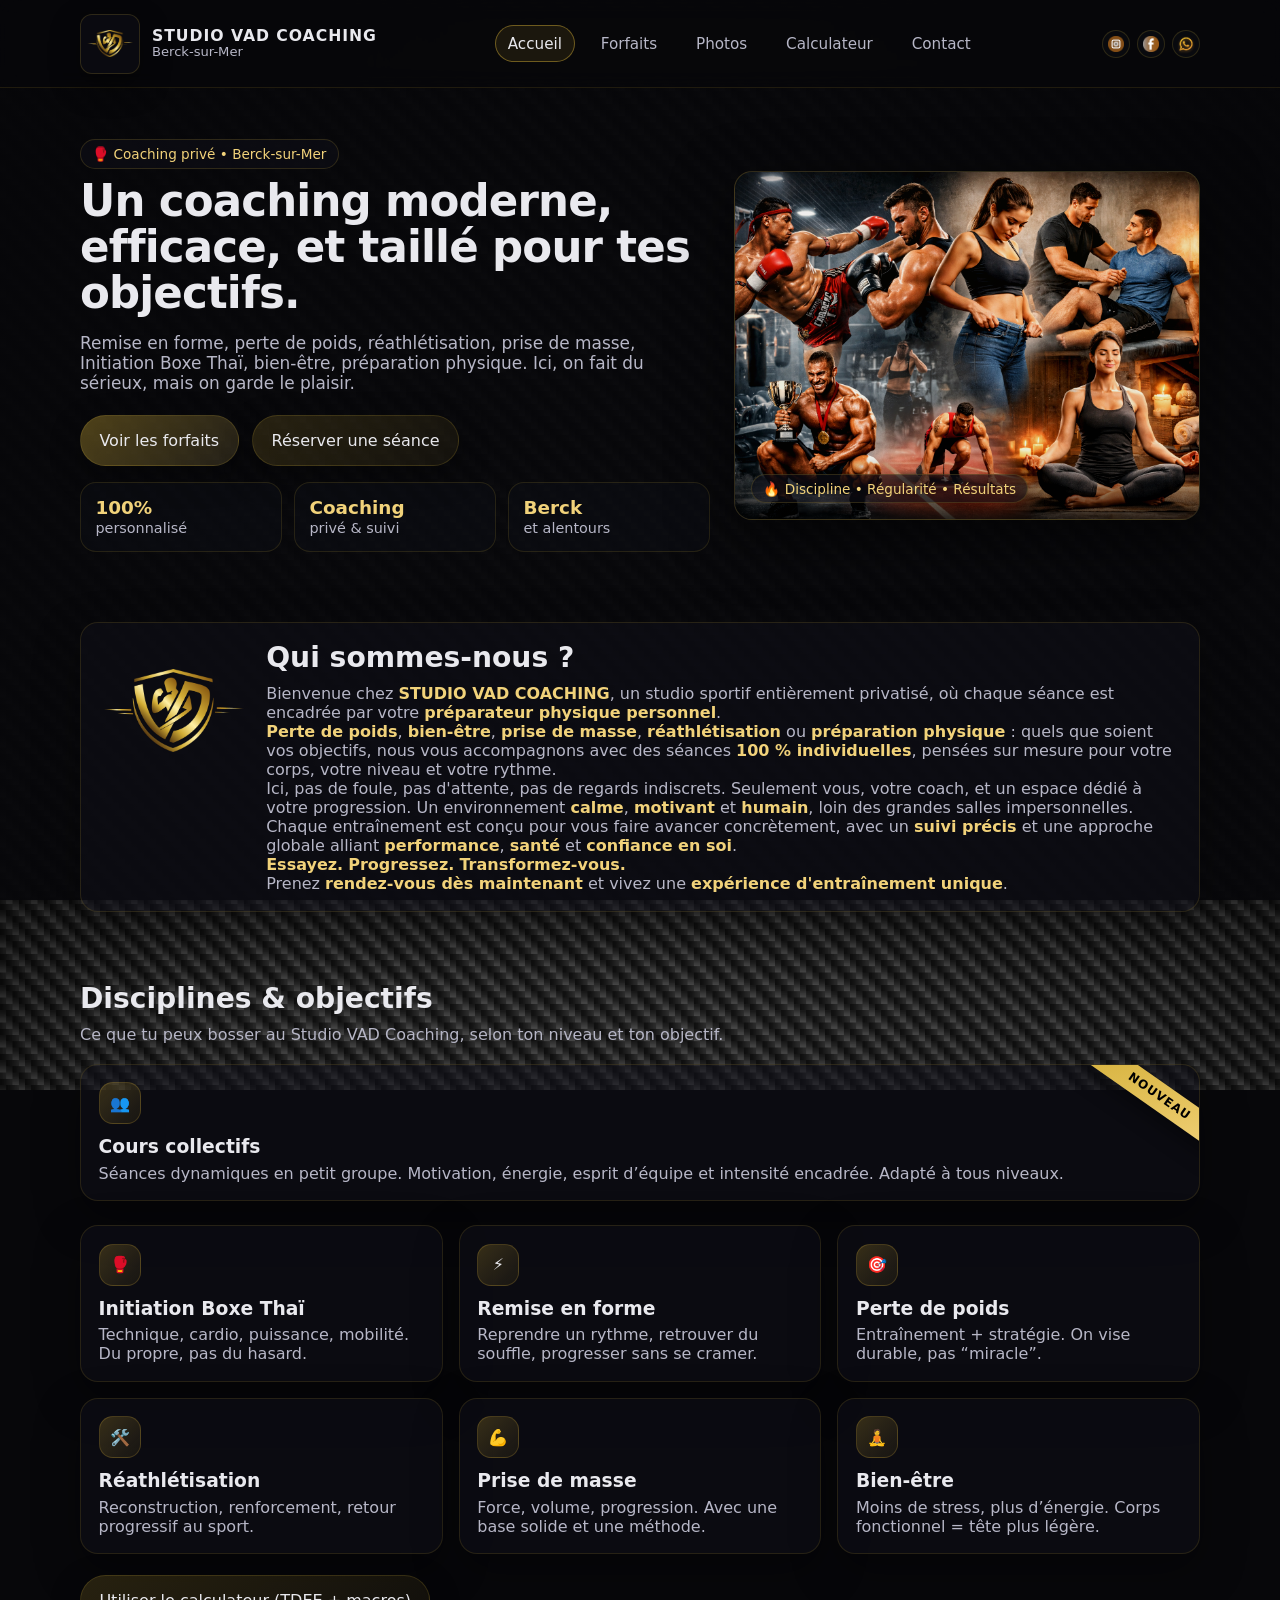
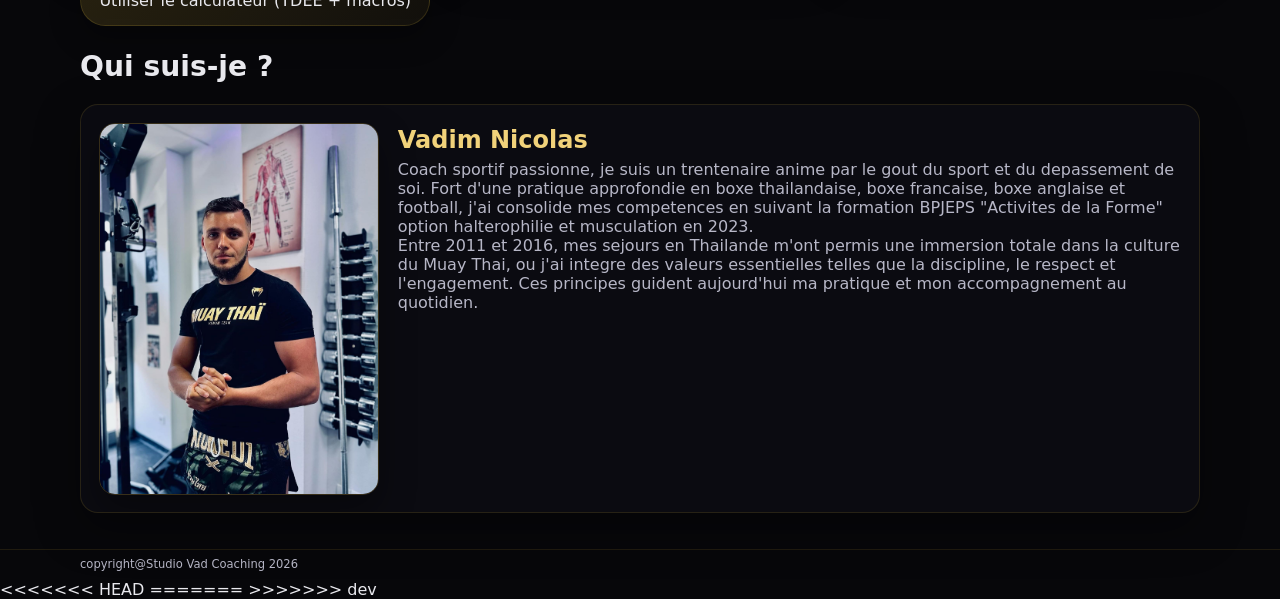
==== commit 7e5c9c4d: "Update site content" ====
--- a/index.html
+++ b/index.html
@@ -101,7 +101,7 @@
 
 
 
-<!--OBEJECTIFS-->
+<!--OBJECTIFS-->
 
   <section class="section">
     <div class="container">
@@ -112,23 +112,23 @@
           </div>
 
           <div class="introContent">
-            <h2>Qui-sommes nous ?</h2>
-            <p>
-              Bienvenue chez <span class="goldText">STUDIO VAD COACHING</span>, un studio sportif entierement privatise, ou chaque seance est encadree par votre <span class="goldText">preparateur physique personnel</span>.
-            </p>
-            <p>
-              <span class="goldText">Perte de poids</span>, <span class="goldText">bien-etre</span>, <span class="goldText">prise de masse</span>, <span class="goldText">reathletisation</span> ou <span class="goldText">preparation physique</span>: quels que soient vos objectifs, nous vous accompagnons avec des seances <span class="goldText">100 % individuelles</span>, pensees sur mesure pour votre corps, votre niveau et votre rythme.
+            <h2>Qui sommes-nous ?</h2>
+            <p>
+              Bienvenue chez <span class="goldText">STUDIO VAD COACHING</span>, un studio sportif entièrement privatisé, où chaque séance est encadrée par votre <span class="goldText">préparateur physique personnel</span>.
+            </p>
+            <p>
+              <span class="goldText">Perte de poids</span>, <span class="goldText">bien-être</span>, <span class="goldText">prise de masse</span>, <span class="goldText">réathlétisation</span> ou <span class="goldText">préparation physique</span> : quels que soient vos objectifs, nous vous accompagnons avec des séances <span class="goldText">100 % individuelles</span>, pensées sur mesure pour votre corps, votre niveau et votre rythme.
             </p>
             <p>
               Ici, pas de foule, pas d'attente, pas de regards indiscrets.
-              Seulement vous, votre coach, et un espace dedie a votre progression. Un environnement <span class="goldText">calme</span>, <span class="goldText">motivant</span> et <span class="goldText">humain</span>, loin des grandes salles impersonnelles.
-            </p>
-            <p>
-              Chaque entrainement est concu pour vous faire avancer concretement, avec un <span class="goldText">suivi precis</span> et une approche globale alliant <span class="goldText">performance</span>, <span class="goldText">sante</span> et <span class="goldText">confiance en soi</span>.
+              Seulement vous, votre coach, et un espace dédié à votre progression. Un environnement <span class="goldText">calme</span>, <span class="goldText">motivant</span> et <span class="goldText">humain</span>, loin des grandes salles impersonnelles.
+            </p>
+            <p>
+              Chaque entraînement est conçu pour vous faire avancer concrètement, avec un <span class="goldText">suivi précis</span> et une approche globale alliant <span class="goldText">performance</span>, <span class="goldText">santé</span> et <span class="goldText">confiance en soi</span>.
             </p>
             <p><span class="goldText">Essayez.</span> <span class="goldText">Progressez.</span> <span class="goldText">Transformez-vous.</span></p>
             <p>
-              Prenez <span class="goldText">rendez-vous des maintenant</span> et vivez une <span class="goldText">experience d'entrainement unique</span>.
+              Prenez <span class="goldText">rendez-vous dès maintenant</span> et vivez une <span class="goldText">expérience d'entraînement unique</span>.
             </p>
           </div>
         </div>
@@ -228,3 +228,8 @@
 
 
 
+<<<<<<< HEAD
+
+
+=======
+>>>>>>> dev
--- a/assets/css/style.css
+++ b/assets/css/style.css
@@ -400,6 +400,10 @@
   max-width: 70ch;
 }
 
+.section p.sub.goldText{
+  color: var(--gold2);
+}
+
 .grid3{
   display:grid;
   grid-template-columns: repeat(3, 1fr);
@@ -472,6 +476,26 @@
   background: rgba(7,7,10,.65);
   color: var(--text);
   outline: none;
+}
+.field select{
+  background: #07070a;
+  color: var(--text);
+}
+.field select option{
+  background: #07070a;
+  color: var(--text);
+}
+.field select option:hover{
+  background: var(--gold);
+  color: #000;
+}
+.field select option:focus{
+  background: var(--gold);
+  color: #000;
+}
+.field select option:checked{
+  background: #07070a;
+  color: var(--text);
 }
 .field textarea{ min-height: 120px; resize: vertical; }
 .field input:focus, .field select:focus, .field textarea:focus{
@@ -648,7 +672,6 @@
   padding: .35rem 1.25rem;
   text-transform: uppercase;
 }
-
 
 .tarifsGrid{
   display:grid;
@@ -1251,4 +1274,39 @@
   }
 }
 
-
+.successModal{
+  position: fixed;
+  inset: 0;
+  display: none;
+  align-items: center;
+  justify-content: center;
+  padding: 1rem;
+  background: rgba(7,7,10,.72);
+  backdrop-filter: blur(3px);
+  z-index: 120;
+}
+
+.successModal.is-open{
+  display: flex;
+}
+
+.successModalCard{
+  width: min(560px, 100%);
+  border: 1px solid rgba(212,175,55,.28);
+  border-radius: 18px;
+  background: rgba(15,16,24,.95);
+  box-shadow: 0 22px 60px rgba(0,0,0,.45);
+  padding: 1.15rem;
+}
+
+.successModalCard h3{
+  margin: 0 0 .45rem;
+  color: var(--gold2);
+}
+
+.successModalCard p{
+  margin: 0 0 1rem;
+  color: var(--muted);
+}
+
+
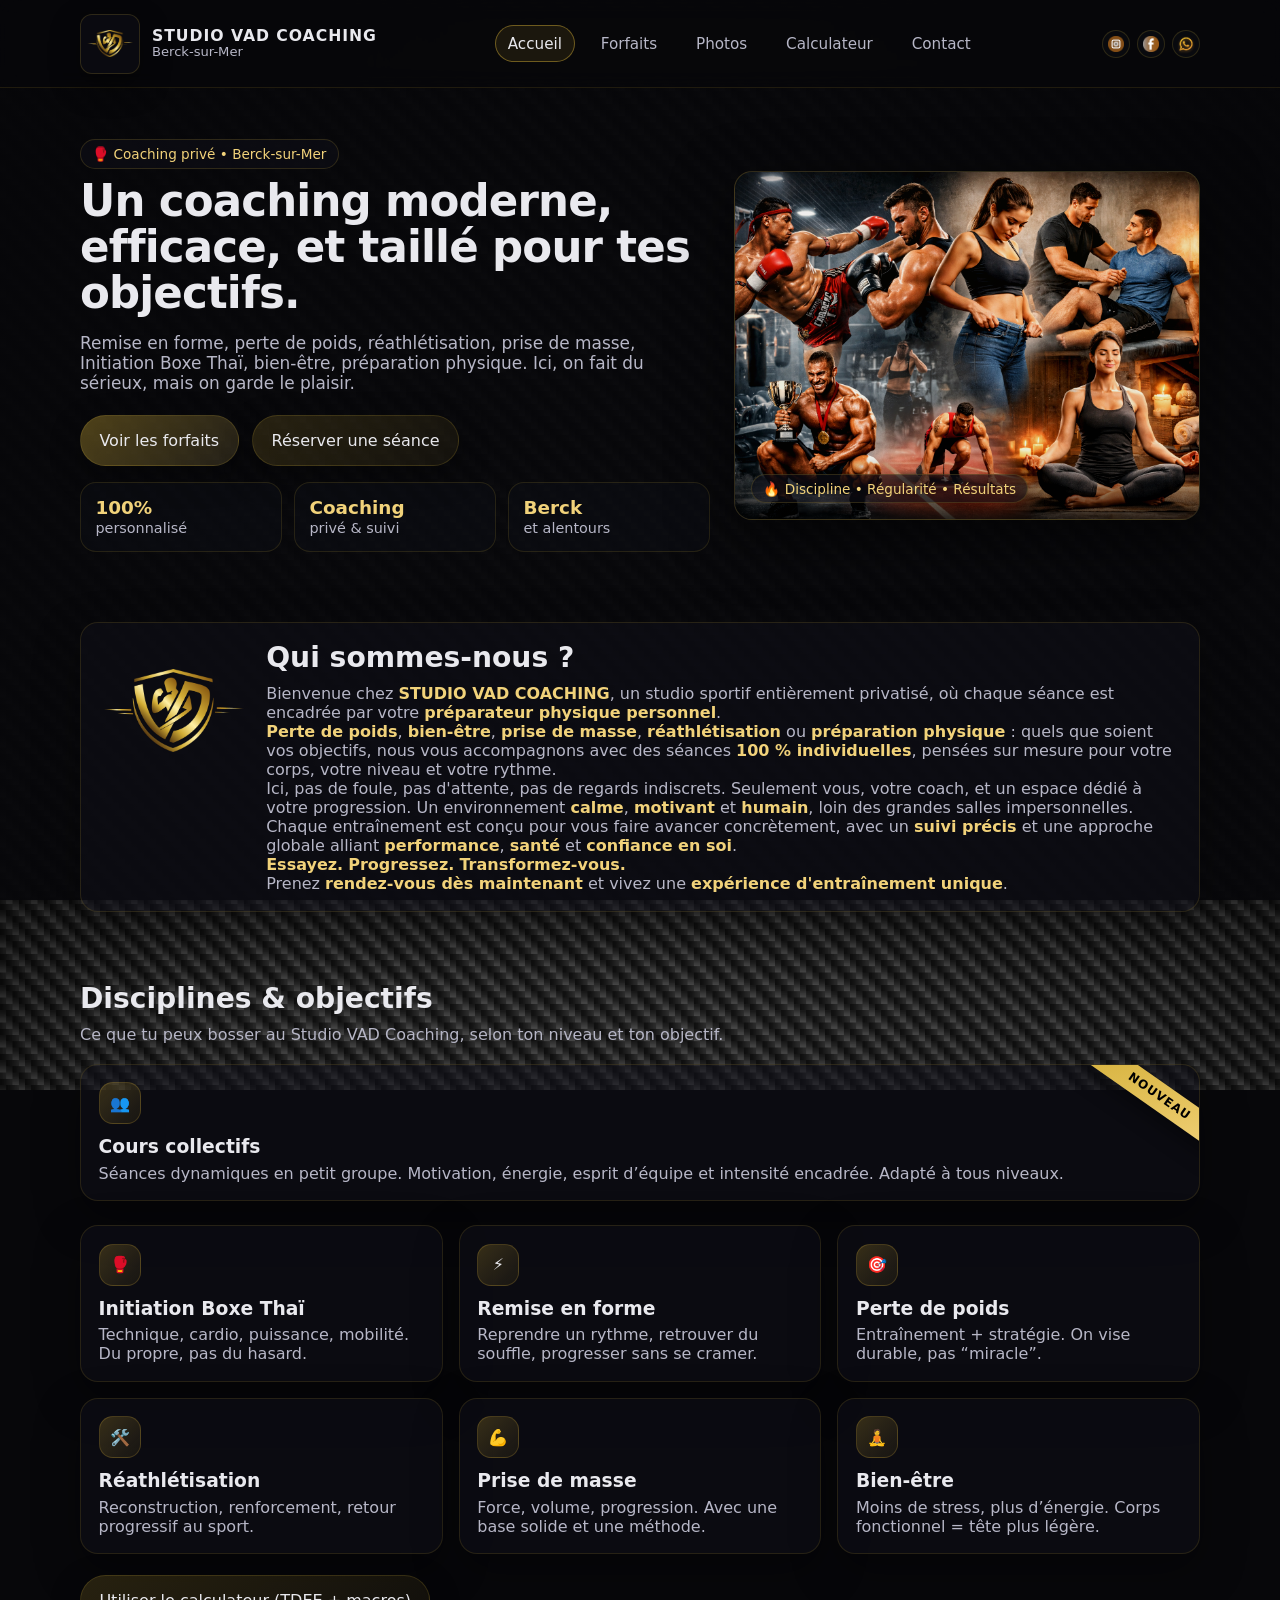
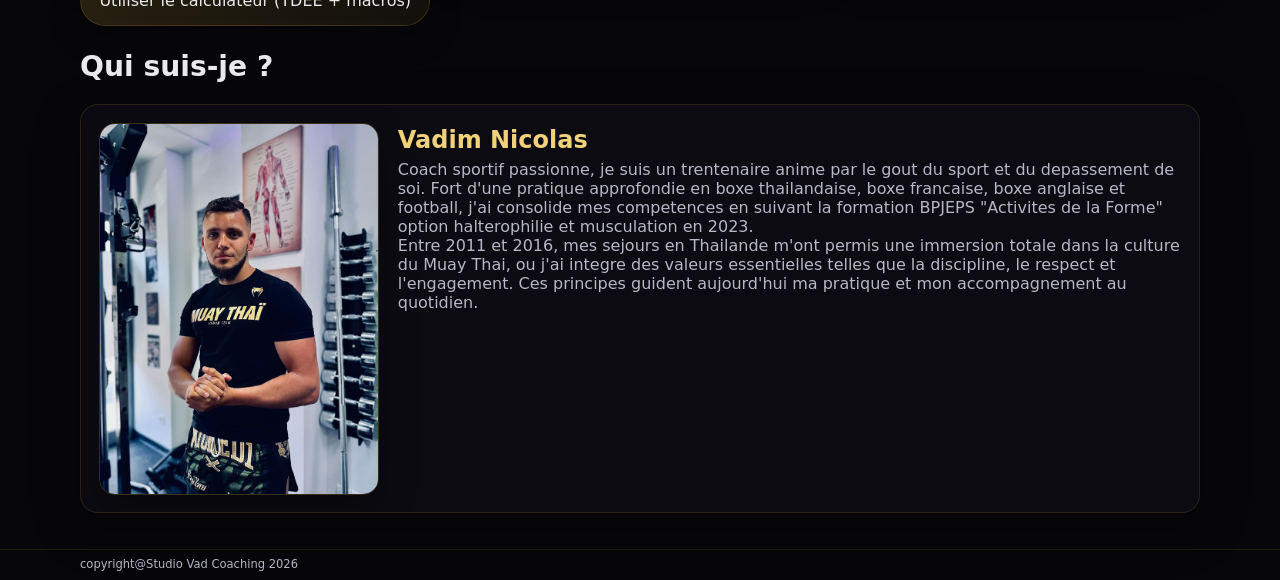
==== commit 590ecf5e: "Update site content" ====
--- a/index.html
+++ b/index.html
@@ -1,4 +1,4 @@
-<!doctype html>
+﻿<!doctype html>
 <html lang="fr">
 <head>
   <meta charset="utf-8" />
@@ -228,8 +228,5 @@
 
 
 
-<<<<<<< HEAD
-
-
-=======
->>>>>>> dev
+
+
--- a/assets/css/style.css
+++ b/assets/css/style.css
@@ -696,6 +696,40 @@
 .tarifs3DTrack{
   position: relative;
   min-height: 520px;
+}
+
+.tarifs3DSection:not(.is-ready) .tarifsNav,
+.tarifs3DSection:not(.is-ready) .tarifsDots{
+  display: none;
+}
+
+.tarifs3DSection:not(.is-ready){
+  min-height: 0;
+  padding: 0;
+}
+
+.tarifs3DSection:not(.is-ready) .tarifs3DViewport,
+.tarifs3DSection:not(.is-ready) .tarifs3DTrack{
+  min-height: 0;
+  overflow: visible;
+  perspective: none;
+}
+
+.tarifs3DSection:not(.is-ready) .tarifs3DTrack{
+  display: grid;
+  grid-template-columns: repeat(3, minmax(0, 1fr));
+  gap: 1rem;
+}
+
+.tarifs3DSection:not(.is-ready) .tarifCard{
+  position: relative;
+  top: auto;
+  left: auto;
+  width: auto;
+  transform: none !important;
+  opacity: 1;
+  filter: none;
+  pointer-events: auto;
 }
 
 .tarifs3DSection .tarifCard{
@@ -1050,6 +1084,9 @@
 /* Responsive */
 @media (max-width: 1200px){
   .tarifsGrid{ grid-template-columns: repeat(3, minmax(0, 1fr)); }
+  .tarifs3DSection:not(.is-ready) .tarifs3DTrack{
+    grid-template-columns: repeat(2, minmax(0, 1fr));
+  }
 }
 @media (max-width: 900px){
   .tarifsGrid{ grid-template-columns: repeat(2, minmax(0, 1fr)); }
@@ -1085,6 +1122,9 @@
 }
 @media (max-width: 600px){
   .tarifsGrid{ grid-template-columns: 1fr; }
+  .tarifs3DSection:not(.is-ready) .tarifs3DTrack{
+    grid-template-columns: 1fr;
+  }
 
   .tarifs3DSection{
     padding: .7rem .5rem 1.5rem;
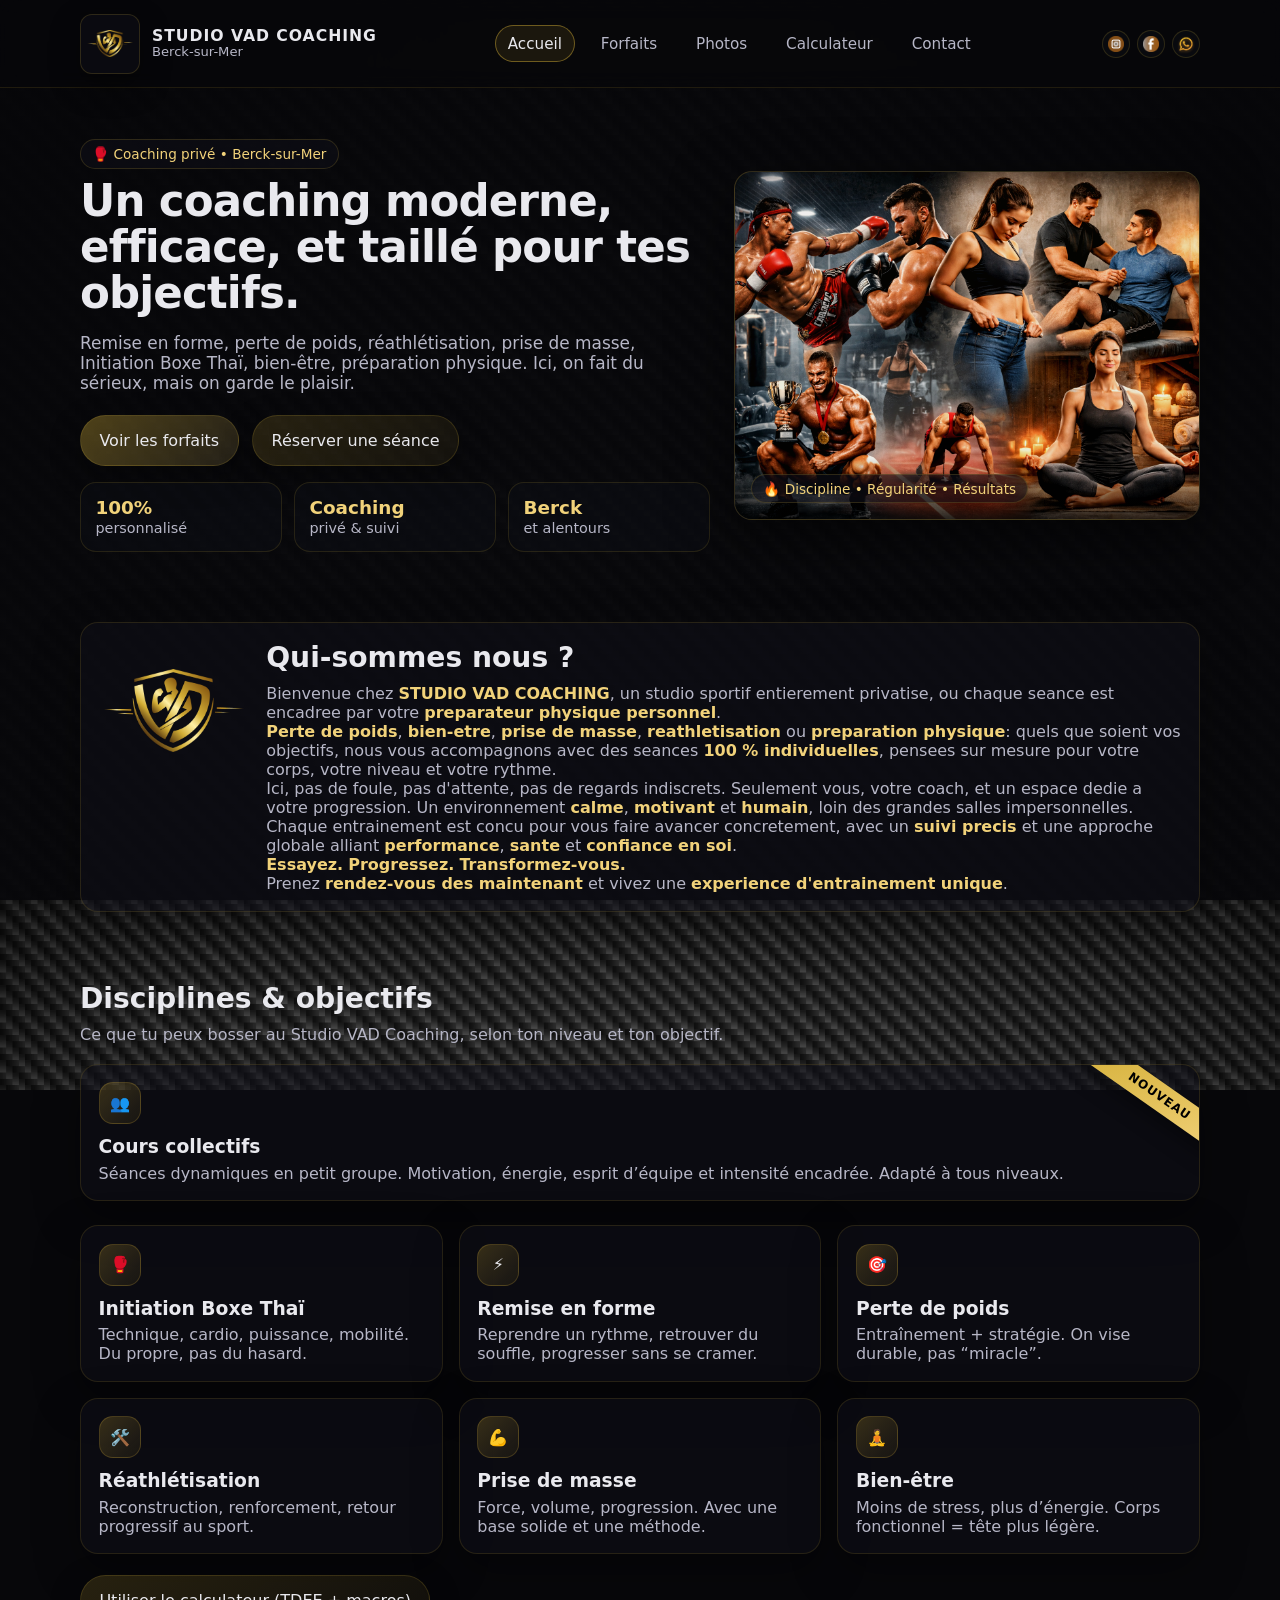
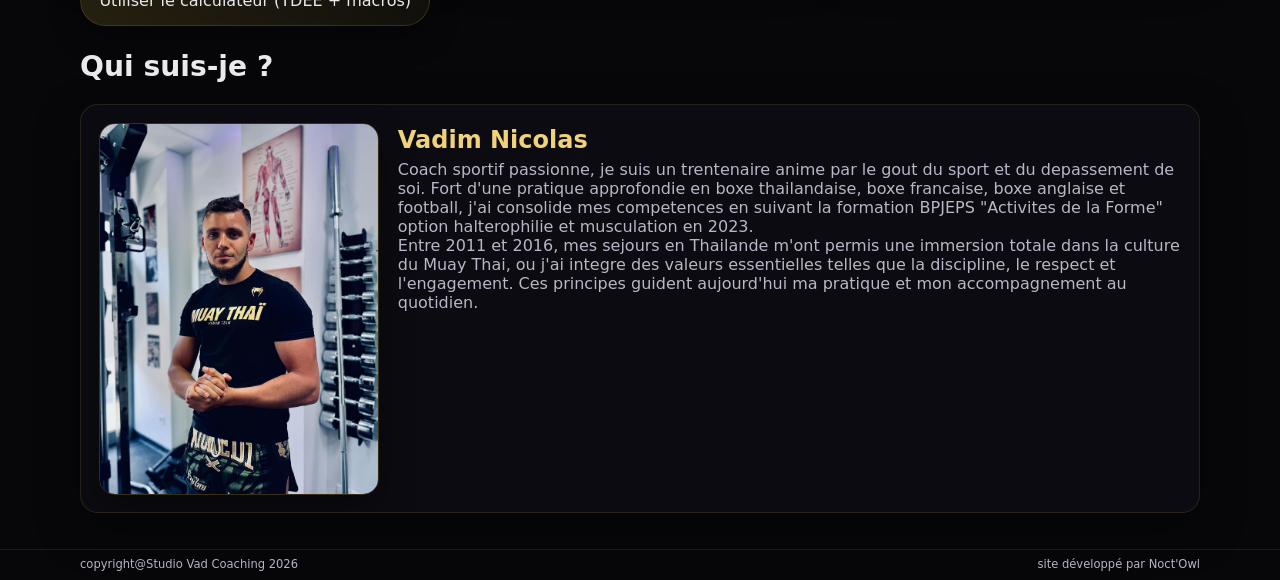
==== commit e2075fa1: "Update site content" ====
--- a/index.html
+++ b/index.html
@@ -4,7 +4,26 @@
   <meta charset="utf-8" />
   <meta name="viewport" content="width=device-width, initial-scale=1" />
   <title>STUDIO VAD COACHING | Berck-sur-Mer</title>
+  <link rel="icon" type="image/png" sizes="32x32" href="assets/img/favicon.png?v=20260226-1" />
+  <link rel="shortcut icon" href="assets/img/favicon.png?v=20260226-1" />
+  <link rel="apple-touch-icon" href="assets/img/favicon.png?v=20260226-1" />
   <meta name="description" content="Coaching privé à Berck-sur-Mer : Boxe Thaï, remise en forme, perte de poids, prise de masse, réathlétisation, bien-être, préparation physique."/>
+  <link rel="canonical" href="https://studiovadcoaching.fr/" />
+  <meta property="og:type" content="website" />
+  <meta property="og:site_name" content="STUDIO VAD COACHING" />
+  <meta property="og:locale" content="fr_FR" />
+  <meta property="og:title" content="STUDIO VAD COACHING | Berck-sur-Mer" />
+  <meta property="og:description" content="Coaching privé à Berck-sur-Mer : Boxe Thaï, remise en forme, perte de poids, prise de masse, réathlétisation, bien-être, préparation physique." />
+  <meta property="og:url" content="https://studiovadcoaching.fr/" />
+  <meta property="og:image" content="https://studiovadcoaching.fr/assets/img/logoVAD.png?v=20260226-1" />
+  <meta property="og:image:secure_url" content="https://studiovadcoaching.fr/assets/img/logoVAD.png?v=20260226-1" />
+  <meta property="og:image:type" content="image/png" />
+  <meta property="og:image:width" content="828" />
+  <meta property="og:image:height" content="495" />
+  <meta name="twitter:card" content="summary_large_image" />
+  <meta name="twitter:title" content="STUDIO VAD COACHING | Berck-sur-Mer" />
+  <meta name="twitter:description" content="Coaching privé à Berck-sur-Mer : Boxe Thaï, remise en forme, perte de poids, prise de masse, réathlétisation, bien-être, préparation physique." />
+  <meta name="twitter:image" content="https://studiovadcoaching.fr/assets/img/logoVAD.png?v=20260226-1" />
   <link rel="stylesheet" href="assets/css/style.css" />
 </head>
 <body>
@@ -101,7 +120,7 @@
 
 
 
-<!--OBJECTIFS-->
+<!--OBEJECTIFS-->
 
   <section class="section">
     <div class="container">
@@ -112,23 +131,23 @@
           </div>
 
           <div class="introContent">
-            <h2>Qui sommes-nous ?</h2>
-            <p>
-              Bienvenue chez <span class="goldText">STUDIO VAD COACHING</span>, un studio sportif entièrement privatisé, où chaque séance est encadrée par votre <span class="goldText">préparateur physique personnel</span>.
-            </p>
-            <p>
-              <span class="goldText">Perte de poids</span>, <span class="goldText">bien-être</span>, <span class="goldText">prise de masse</span>, <span class="goldText">réathlétisation</span> ou <span class="goldText">préparation physique</span> : quels que soient vos objectifs, nous vous accompagnons avec des séances <span class="goldText">100 % individuelles</span>, pensées sur mesure pour votre corps, votre niveau et votre rythme.
+            <h2>Qui-sommes nous ?</h2>
+            <p>
+              Bienvenue chez <span class="goldText">STUDIO VAD COACHING</span>, un studio sportif entierement privatise, ou chaque seance est encadree par votre <span class="goldText">preparateur physique personnel</span>.
+            </p>
+            <p>
+              <span class="goldText">Perte de poids</span>, <span class="goldText">bien-etre</span>, <span class="goldText">prise de masse</span>, <span class="goldText">reathletisation</span> ou <span class="goldText">preparation physique</span>: quels que soient vos objectifs, nous vous accompagnons avec des seances <span class="goldText">100 % individuelles</span>, pensees sur mesure pour votre corps, votre niveau et votre rythme.
             </p>
             <p>
               Ici, pas de foule, pas d'attente, pas de regards indiscrets.
-              Seulement vous, votre coach, et un espace dédié à votre progression. Un environnement <span class="goldText">calme</span>, <span class="goldText">motivant</span> et <span class="goldText">humain</span>, loin des grandes salles impersonnelles.
-            </p>
-            <p>
-              Chaque entraînement est conçu pour vous faire avancer concrètement, avec un <span class="goldText">suivi précis</span> et une approche globale alliant <span class="goldText">performance</span>, <span class="goldText">santé</span> et <span class="goldText">confiance en soi</span>.
+              Seulement vous, votre coach, et un espace dedie a votre progression. Un environnement <span class="goldText">calme</span>, <span class="goldText">motivant</span> et <span class="goldText">humain</span>, loin des grandes salles impersonnelles.
+            </p>
+            <p>
+              Chaque entrainement est concu pour vous faire avancer concretement, avec un <span class="goldText">suivi precis</span> et une approche globale alliant <span class="goldText">performance</span>, <span class="goldText">sante</span> et <span class="goldText">confiance en soi</span>.
             </p>
             <p><span class="goldText">Essayez.</span> <span class="goldText">Progressez.</span> <span class="goldText">Transformez-vous.</span></p>
             <p>
-              Prenez <span class="goldText">rendez-vous dès maintenant</span> et vivez une <span class="goldText">expérience d'entraînement unique</span>.
+              Prenez <span class="goldText">rendez-vous des maintenant</span> et vivez une <span class="goldText">experience d'entrainement unique</span>.
             </p>
           </div>
         </div>
@@ -218,7 +237,7 @@
 <footer class="footer">
   <div class="container footerGrid">
     <div class="small">copyright@Studio Vad Coaching 2026</div>
-    <div></div>
+    <div class="small footerCredit">site d&eacute;velopp&eacute; par Noct'Owl</div>
   </div>
 </footer>
 
@@ -230,3 +249,7 @@
 
 
 
+
+
+
+
--- a/assets/css/style.css
+++ b/assets/css/style.css
@@ -400,10 +400,6 @@
   max-width: 70ch;
 }
 
-.section p.sub.goldText{
-  color: var(--gold2);
-}
-
 .grid3{
   display:grid;
   grid-template-columns: repeat(3, 1fr);
@@ -449,6 +445,9 @@
 .footer .small{
   font-size: .72rem;
 }
+.footerCredit{
+  text-align: right;
+}
 .footerGrid{
   display:grid;
   grid-template-columns: 1.2fr .8fr;
@@ -476,26 +475,6 @@
   background: rgba(7,7,10,.65);
   color: var(--text);
   outline: none;
-}
-.field select{
-  background: #07070a;
-  color: var(--text);
-}
-.field select option{
-  background: #07070a;
-  color: var(--text);
-}
-.field select option:hover{
-  background: var(--gold);
-  color: #000;
-}
-.field select option:focus{
-  background: var(--gold);
-  color: #000;
-}
-.field select option:checked{
-  background: #07070a;
-  color: var(--text);
 }
 .field textarea{ min-height: 120px; resize: vertical; }
 .field input:focus, .field select:focus, .field textarea:focus{
@@ -673,6 +652,7 @@
   text-transform: uppercase;
 }
 
+
 .tarifsGrid{
   display:grid;
   grid-template-columns: repeat(5, minmax(0, 1fr));
@@ -696,40 +676,6 @@
 .tarifs3DTrack{
   position: relative;
   min-height: 520px;
-}
-
-.tarifs3DSection:not(.is-ready) .tarifsNav,
-.tarifs3DSection:not(.is-ready) .tarifsDots{
-  display: none;
-}
-
-.tarifs3DSection:not(.is-ready){
-  min-height: 0;
-  padding: 0;
-}
-
-.tarifs3DSection:not(.is-ready) .tarifs3DViewport,
-.tarifs3DSection:not(.is-ready) .tarifs3DTrack{
-  min-height: 0;
-  overflow: visible;
-  perspective: none;
-}
-
-.tarifs3DSection:not(.is-ready) .tarifs3DTrack{
-  display: grid;
-  grid-template-columns: repeat(3, minmax(0, 1fr));
-  gap: 1rem;
-}
-
-.tarifs3DSection:not(.is-ready) .tarifCard{
-  position: relative;
-  top: auto;
-  left: auto;
-  width: auto;
-  transform: none !important;
-  opacity: 1;
-  filter: none;
-  pointer-events: auto;
 }
 
 .tarifs3DSection .tarifCard{
@@ -1084,9 +1030,6 @@
 /* Responsive */
 @media (max-width: 1200px){
   .tarifsGrid{ grid-template-columns: repeat(3, minmax(0, 1fr)); }
-  .tarifs3DSection:not(.is-ready) .tarifs3DTrack{
-    grid-template-columns: repeat(2, minmax(0, 1fr));
-  }
 }
 @media (max-width: 900px){
   .tarifsGrid{ grid-template-columns: repeat(2, minmax(0, 1fr)); }
@@ -1122,9 +1065,6 @@
 }
 @media (max-width: 600px){
   .tarifsGrid{ grid-template-columns: 1fr; }
-  .tarifs3DSection:not(.is-ready) .tarifs3DTrack{
-    grid-template-columns: 1fr;
-  }
 
   .tarifs3DSection{
     padding: .7rem .5rem 1.5rem;
@@ -1314,39 +1254,4 @@
   }
 }
 
-.successModal{
-  position: fixed;
-  inset: 0;
-  display: none;
-  align-items: center;
-  justify-content: center;
-  padding: 1rem;
-  background: rgba(7,7,10,.72);
-  backdrop-filter: blur(3px);
-  z-index: 120;
-}
-
-.successModal.is-open{
-  display: flex;
-}
-
-.successModalCard{
-  width: min(560px, 100%);
-  border: 1px solid rgba(212,175,55,.28);
-  border-radius: 18px;
-  background: rgba(15,16,24,.95);
-  box-shadow: 0 22px 60px rgba(0,0,0,.45);
-  padding: 1.15rem;
-}
-
-.successModalCard h3{
-  margin: 0 0 .45rem;
-  color: var(--gold2);
-}
-
-.successModalCard p{
-  margin: 0 0 1rem;
-  color: var(--muted);
-}
-
-
+
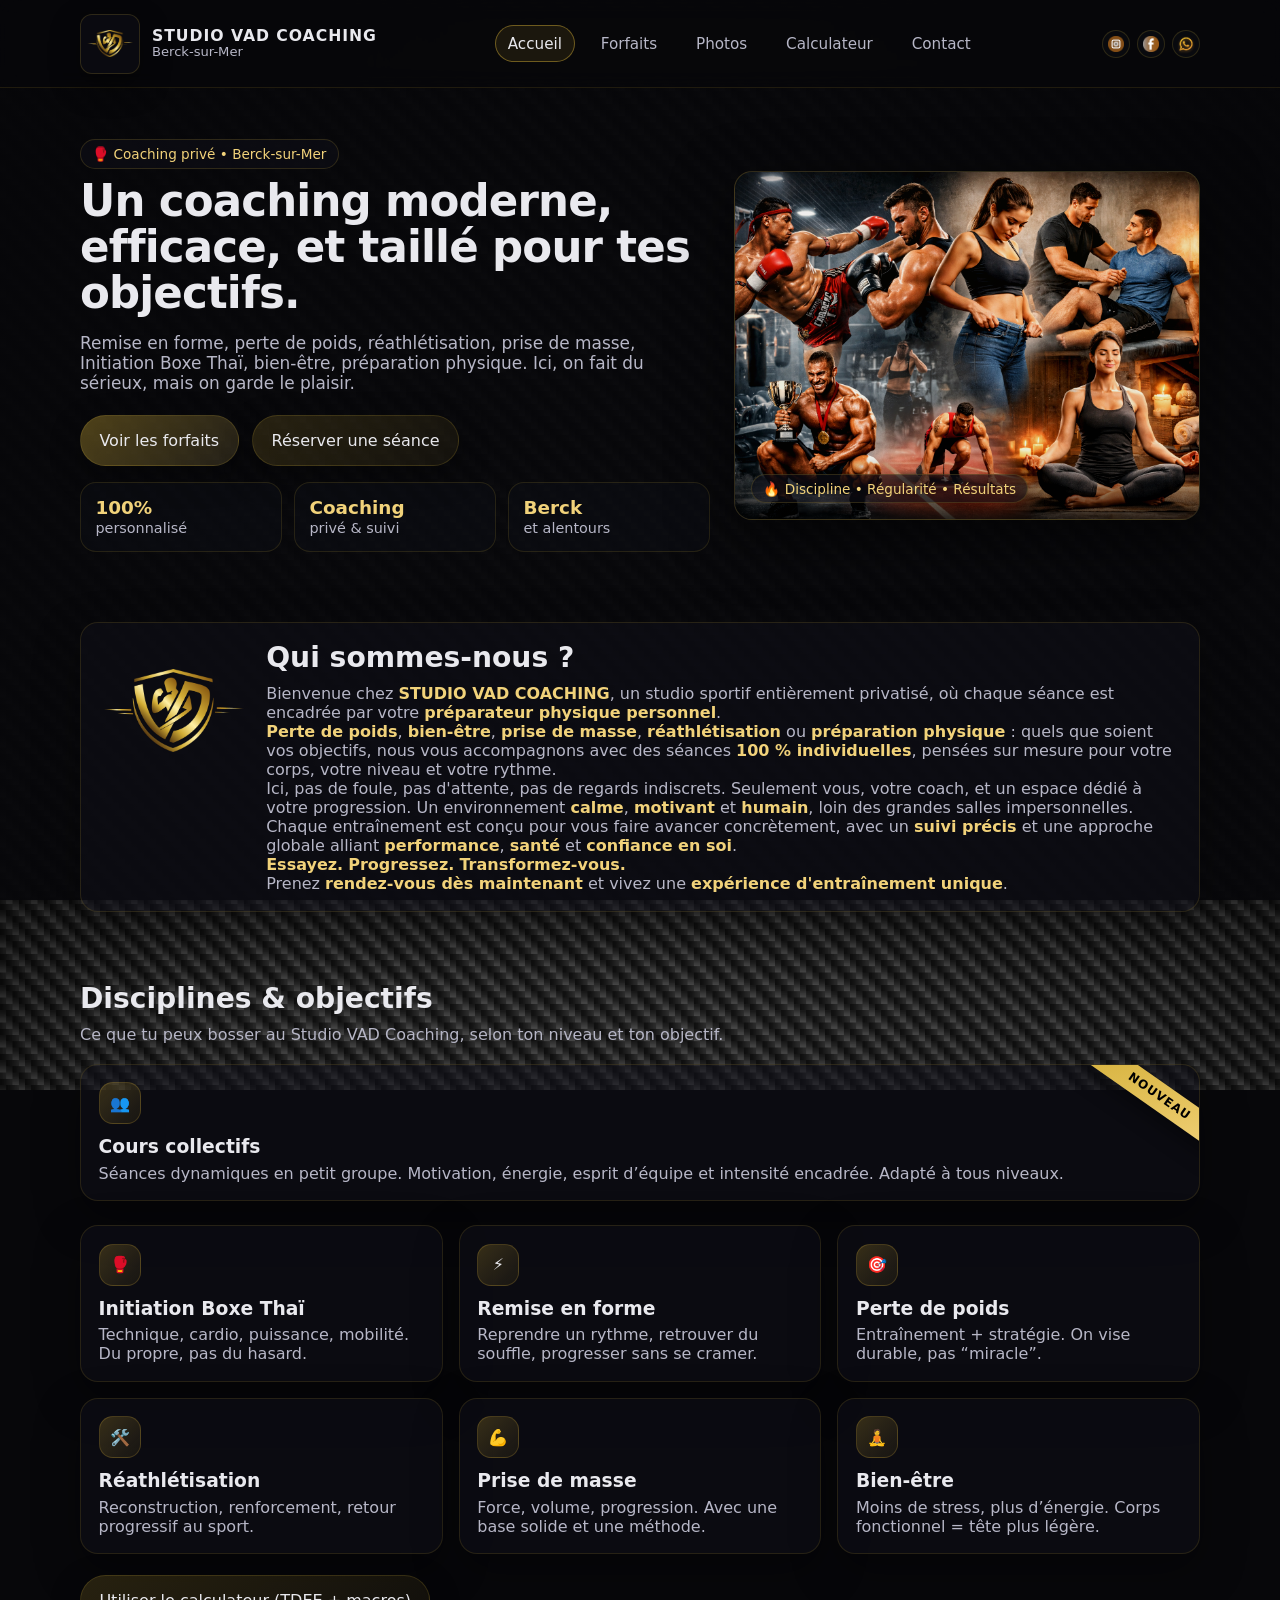
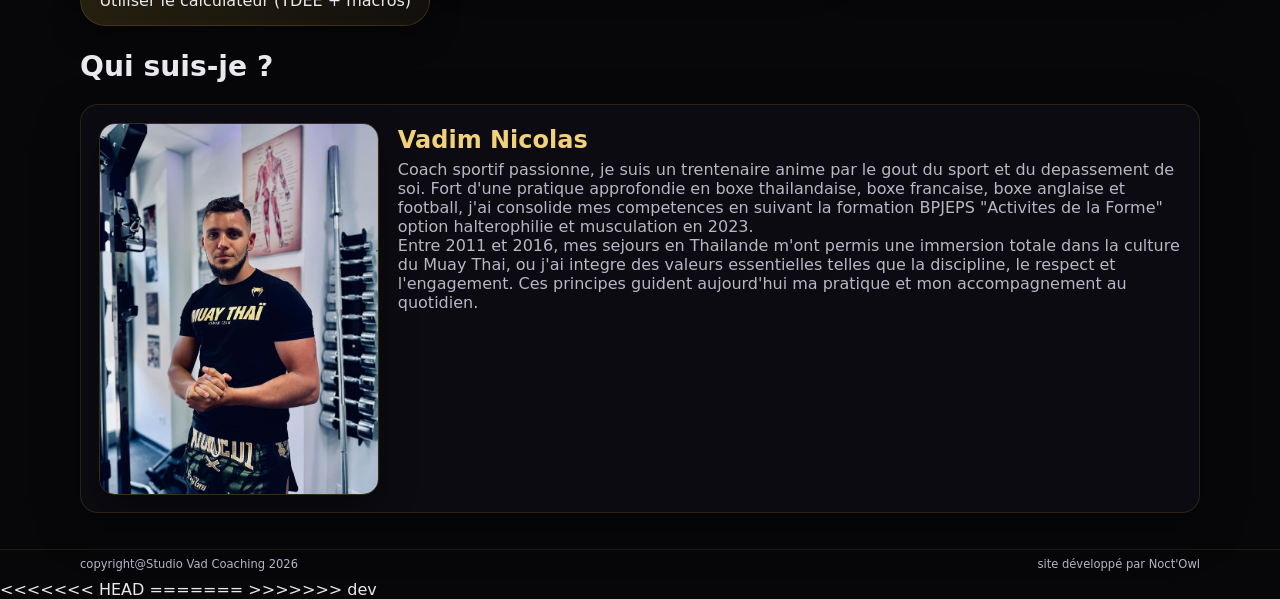
==== commit 928be774: "Update site content" ====
--- a/index.html
+++ b/index.html
@@ -120,7 +120,7 @@
 
 
 
-<!--OBEJECTIFS-->
+<!--OBJECTIFS-->
 
   <section class="section">
     <div class="container">
@@ -131,23 +131,23 @@
           </div>
 
           <div class="introContent">
-            <h2>Qui-sommes nous ?</h2>
-            <p>
-              Bienvenue chez <span class="goldText">STUDIO VAD COACHING</span>, un studio sportif entierement privatise, ou chaque seance est encadree par votre <span class="goldText">preparateur physique personnel</span>.
-            </p>
-            <p>
-              <span class="goldText">Perte de poids</span>, <span class="goldText">bien-etre</span>, <span class="goldText">prise de masse</span>, <span class="goldText">reathletisation</span> ou <span class="goldText">preparation physique</span>: quels que soient vos objectifs, nous vous accompagnons avec des seances <span class="goldText">100 % individuelles</span>, pensees sur mesure pour votre corps, votre niveau et votre rythme.
+            <h2>Qui sommes-nous ?</h2>
+            <p>
+              Bienvenue chez <span class="goldText">STUDIO VAD COACHING</span>, un studio sportif entièrement privatisé, où chaque séance est encadrée par votre <span class="goldText">préparateur physique personnel</span>.
+            </p>
+            <p>
+              <span class="goldText">Perte de poids</span>, <span class="goldText">bien-être</span>, <span class="goldText">prise de masse</span>, <span class="goldText">réathlétisation</span> ou <span class="goldText">préparation physique</span> : quels que soient vos objectifs, nous vous accompagnons avec des séances <span class="goldText">100 % individuelles</span>, pensées sur mesure pour votre corps, votre niveau et votre rythme.
             </p>
             <p>
               Ici, pas de foule, pas d'attente, pas de regards indiscrets.
-              Seulement vous, votre coach, et un espace dedie a votre progression. Un environnement <span class="goldText">calme</span>, <span class="goldText">motivant</span> et <span class="goldText">humain</span>, loin des grandes salles impersonnelles.
-            </p>
-            <p>
-              Chaque entrainement est concu pour vous faire avancer concretement, avec un <span class="goldText">suivi precis</span> et une approche globale alliant <span class="goldText">performance</span>, <span class="goldText">sante</span> et <span class="goldText">confiance en soi</span>.
+              Seulement vous, votre coach, et un espace dédié à votre progression. Un environnement <span class="goldText">calme</span>, <span class="goldText">motivant</span> et <span class="goldText">humain</span>, loin des grandes salles impersonnelles.
+            </p>
+            <p>
+              Chaque entraînement est conçu pour vous faire avancer concrètement, avec un <span class="goldText">suivi précis</span> et une approche globale alliant <span class="goldText">performance</span>, <span class="goldText">santé</span> et <span class="goldText">confiance en soi</span>.
             </p>
             <p><span class="goldText">Essayez.</span> <span class="goldText">Progressez.</span> <span class="goldText">Transformez-vous.</span></p>
             <p>
-              Prenez <span class="goldText">rendez-vous des maintenant</span> et vivez une <span class="goldText">experience d'entrainement unique</span>.
+              Prenez <span class="goldText">rendez-vous dès maintenant</span> et vivez une <span class="goldText">expérience d'entraînement unique</span>.
             </p>
           </div>
         </div>
@@ -249,7 +249,10 @@
 
 
 
-
-
-
-
+<<<<<<< HEAD
+=======
+
+
+
+
+>>>>>>> dev
--- a/assets/css/style.css
+++ b/assets/css/style.css
@@ -400,6 +400,10 @@
   max-width: 70ch;
 }
 
+.section p.sub.goldText{
+  color: var(--gold2);
+}
+
 .grid3{
   display:grid;
   grid-template-columns: repeat(3, 1fr);
@@ -475,6 +479,26 @@
   background: rgba(7,7,10,.65);
   color: var(--text);
   outline: none;
+}
+.field select{
+  background: #07070a;
+  color: var(--text);
+}
+.field select option{
+  background: #07070a;
+  color: var(--text);
+}
+.field select option:hover{
+  background: var(--gold);
+  color: #000;
+}
+.field select option:focus{
+  background: var(--gold);
+  color: #000;
+}
+.field select option:checked{
+  background: #07070a;
+  color: var(--text);
 }
 .field textarea{ min-height: 120px; resize: vertical; }
 .field input:focus, .field select:focus, .field textarea:focus{
@@ -652,7 +676,6 @@
   text-transform: uppercase;
 }
 
-
 .tarifsGrid{
   display:grid;
   grid-template-columns: repeat(5, minmax(0, 1fr));
@@ -676,6 +699,40 @@
 .tarifs3DTrack{
   position: relative;
   min-height: 520px;
+}
+
+.tarifs3DSection:not(.is-ready) .tarifsNav,
+.tarifs3DSection:not(.is-ready) .tarifsDots{
+  display: none;
+}
+
+.tarifs3DSection:not(.is-ready){
+  min-height: 0;
+  padding: 0;
+}
+
+.tarifs3DSection:not(.is-ready) .tarifs3DViewport,
+.tarifs3DSection:not(.is-ready) .tarifs3DTrack{
+  min-height: 0;
+  overflow: visible;
+  perspective: none;
+}
+
+.tarifs3DSection:not(.is-ready) .tarifs3DTrack{
+  display: grid;
+  grid-template-columns: repeat(3, minmax(0, 1fr));
+  gap: 1rem;
+}
+
+.tarifs3DSection:not(.is-ready) .tarifCard{
+  position: relative;
+  top: auto;
+  left: auto;
+  width: auto;
+  transform: none !important;
+  opacity: 1;
+  filter: none;
+  pointer-events: auto;
 }
 
 .tarifs3DSection .tarifCard{
@@ -1030,6 +1087,9 @@
 /* Responsive */
 @media (max-width: 1200px){
   .tarifsGrid{ grid-template-columns: repeat(3, minmax(0, 1fr)); }
+  .tarifs3DSection:not(.is-ready) .tarifs3DTrack{
+    grid-template-columns: repeat(2, minmax(0, 1fr));
+  }
 }
 @media (max-width: 900px){
   .tarifsGrid{ grid-template-columns: repeat(2, minmax(0, 1fr)); }
@@ -1065,6 +1125,9 @@
 }
 @media (max-width: 600px){
   .tarifsGrid{ grid-template-columns: 1fr; }
+  .tarifs3DSection:not(.is-ready) .tarifs3DTrack{
+    grid-template-columns: 1fr;
+  }
 
   .tarifs3DSection{
     padding: .7rem .5rem 1.5rem;
@@ -1254,4 +1317,39 @@
   }
 }
 
-
+.successModal{
+  position: fixed;
+  inset: 0;
+  display: none;
+  align-items: center;
+  justify-content: center;
+  padding: 1rem;
+  background: rgba(7,7,10,.72);
+  backdrop-filter: blur(3px);
+  z-index: 120;
+}
+
+.successModal.is-open{
+  display: flex;
+}
+
+.successModalCard{
+  width: min(560px, 100%);
+  border: 1px solid rgba(212,175,55,.28);
+  border-radius: 18px;
+  background: rgba(15,16,24,.95);
+  box-shadow: 0 22px 60px rgba(0,0,0,.45);
+  padding: 1.15rem;
+}
+
+.successModalCard h3{
+  margin: 0 0 .45rem;
+  color: var(--gold2);
+}
+
+.successModalCard p{
+  margin: 0 0 1rem;
+  color: var(--muted);
+}
+
+
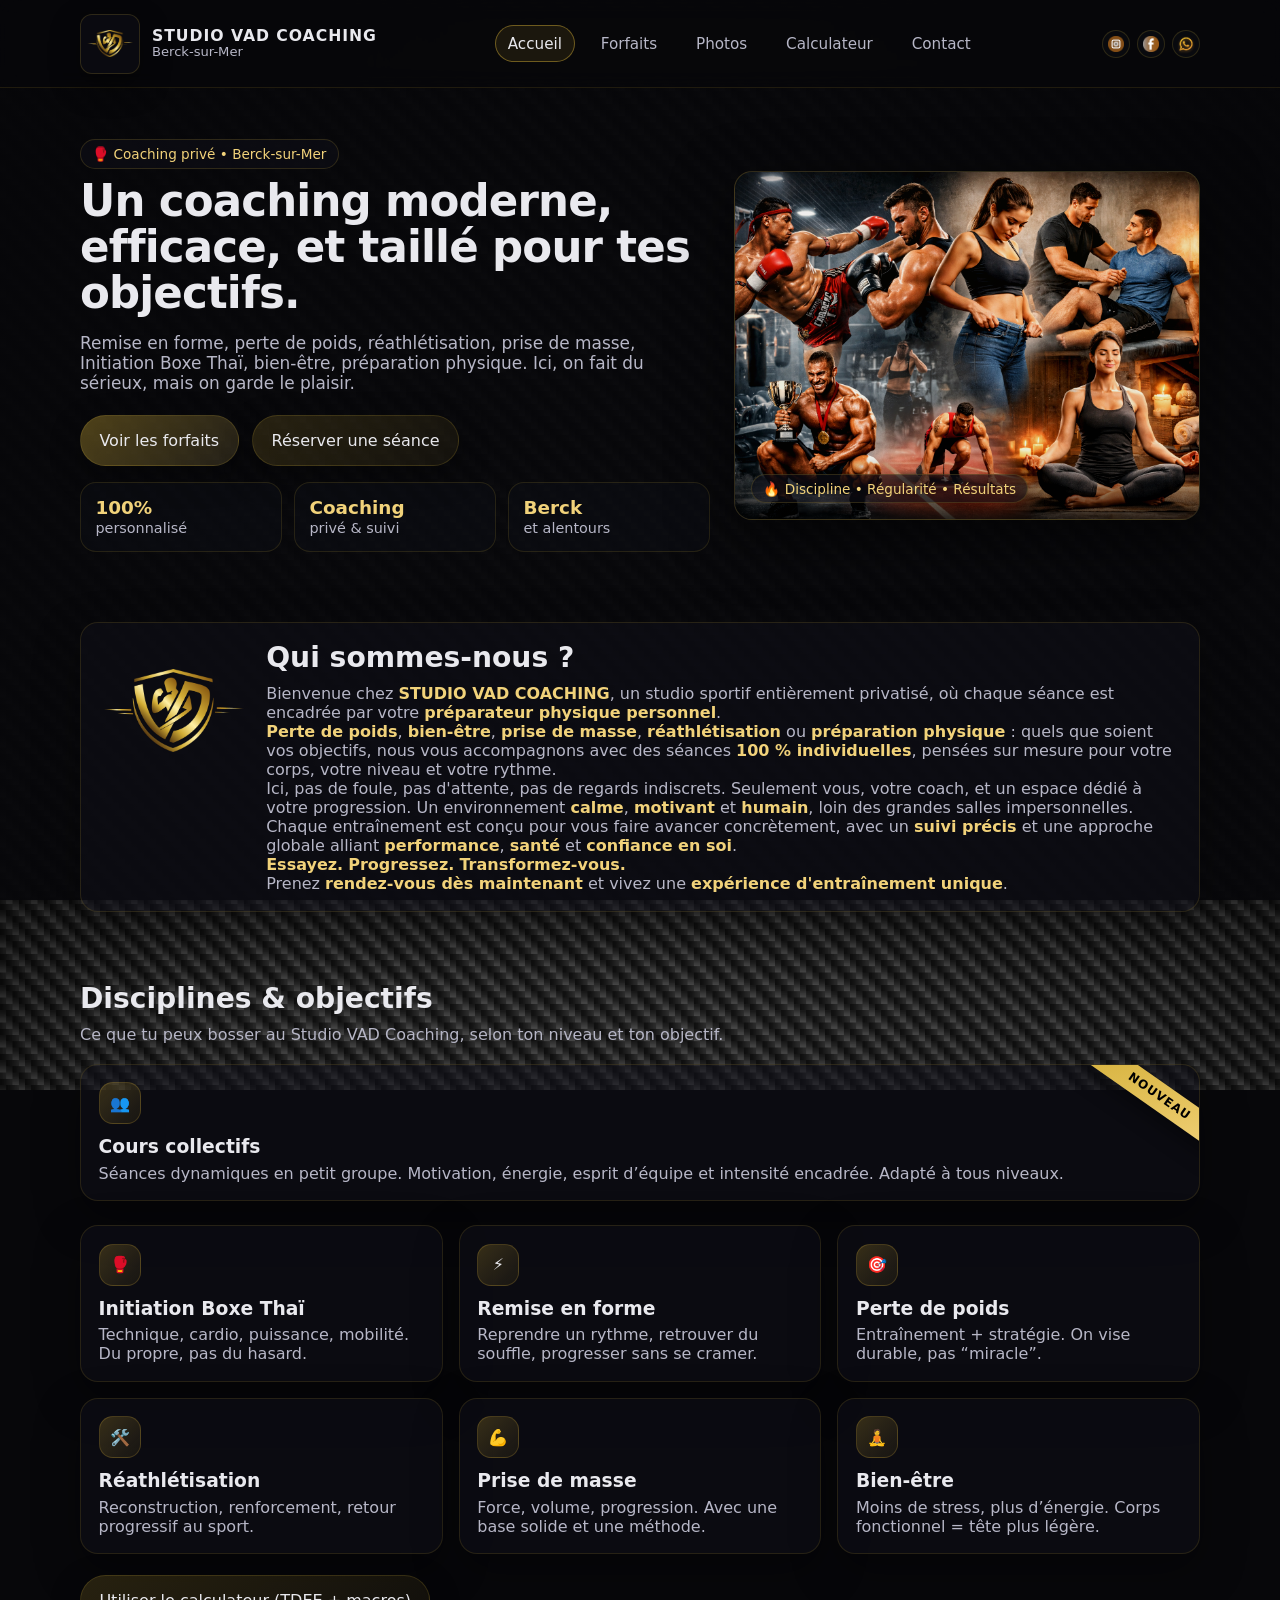
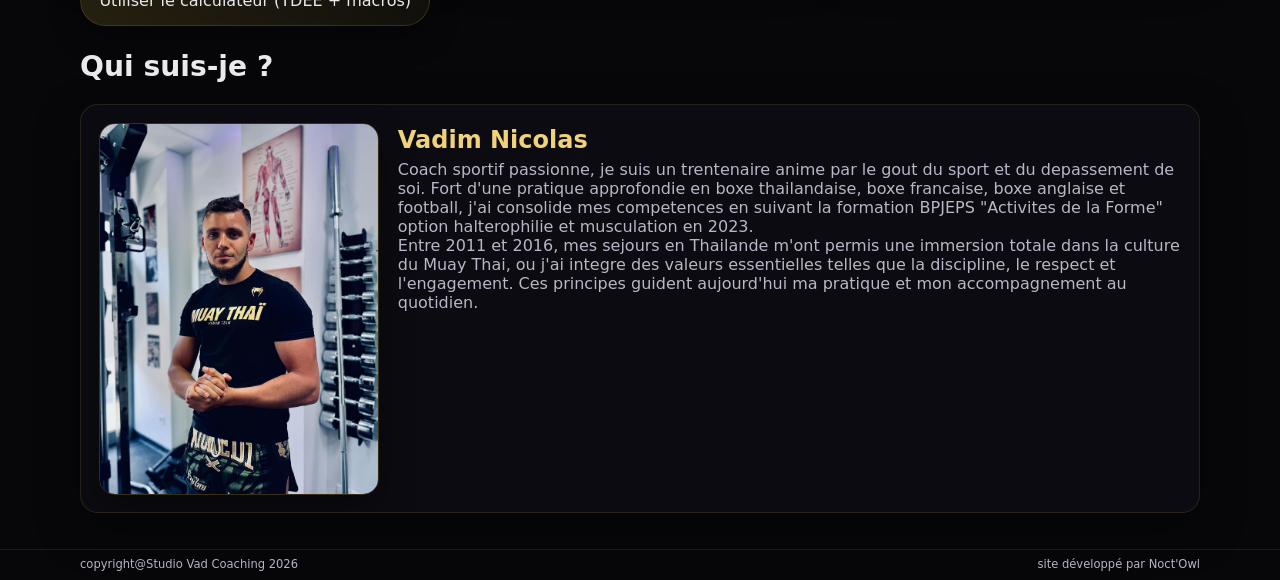
==== commit be5bd93d: "Update site content" ====
--- a/index.html
+++ b/index.html
@@ -244,15 +244,3 @@
 <script src="assets/js/main.js"></script>
 </body>
 </html>
-
-
-
-
-
-<<<<<<< HEAD
-=======
-
-
-
-
->>>>>>> dev
